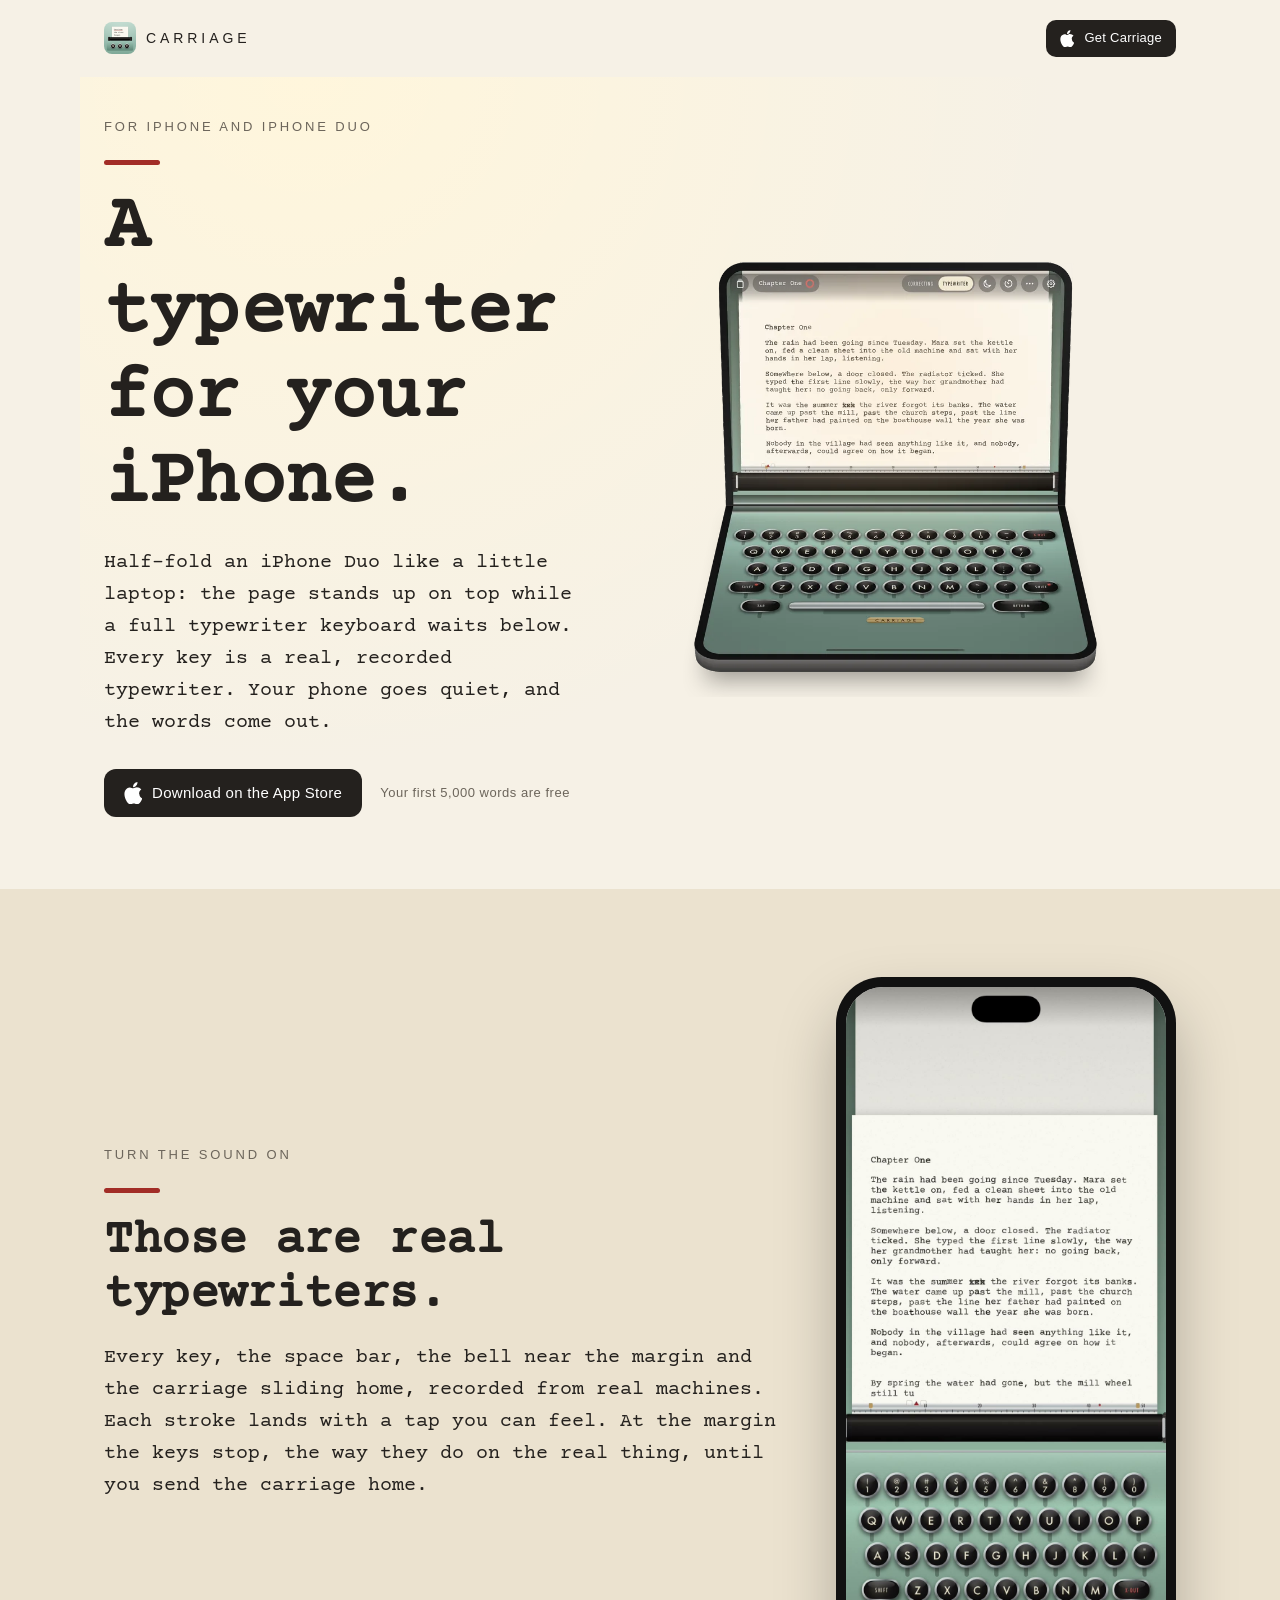
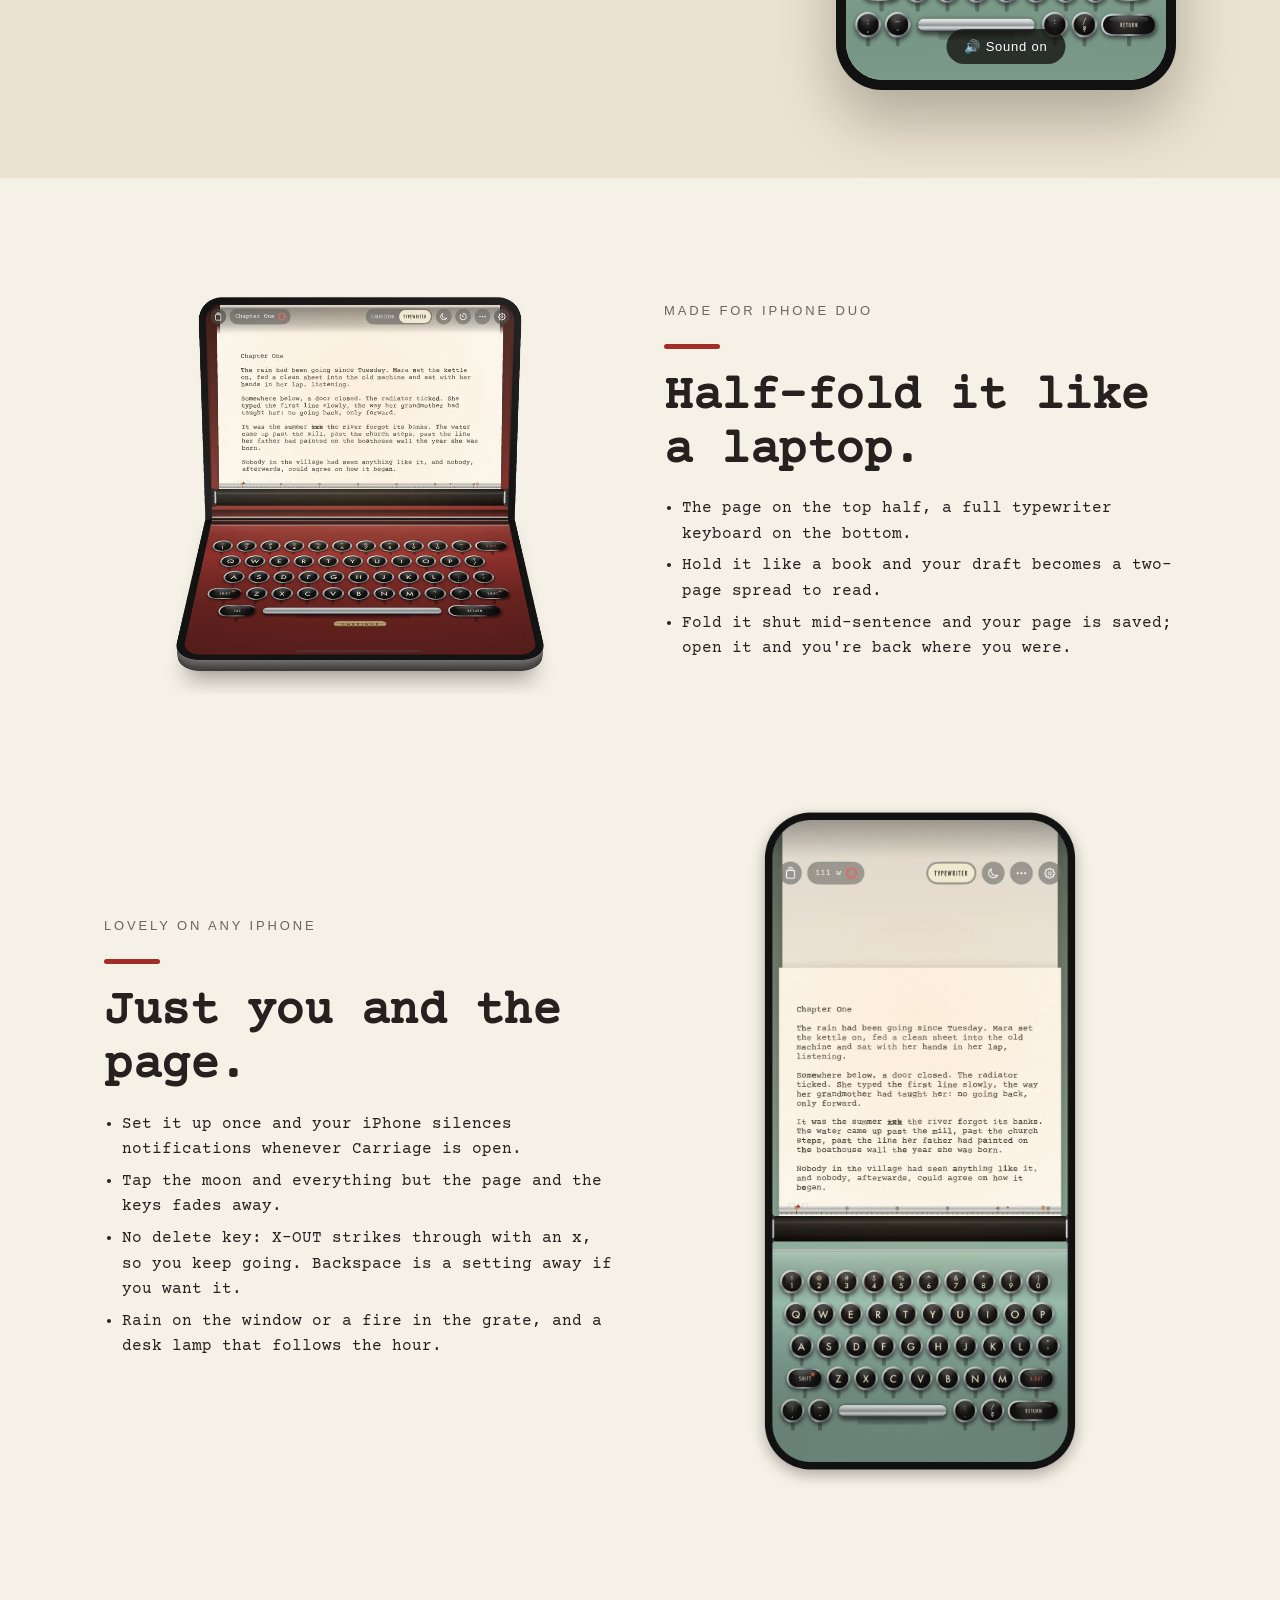
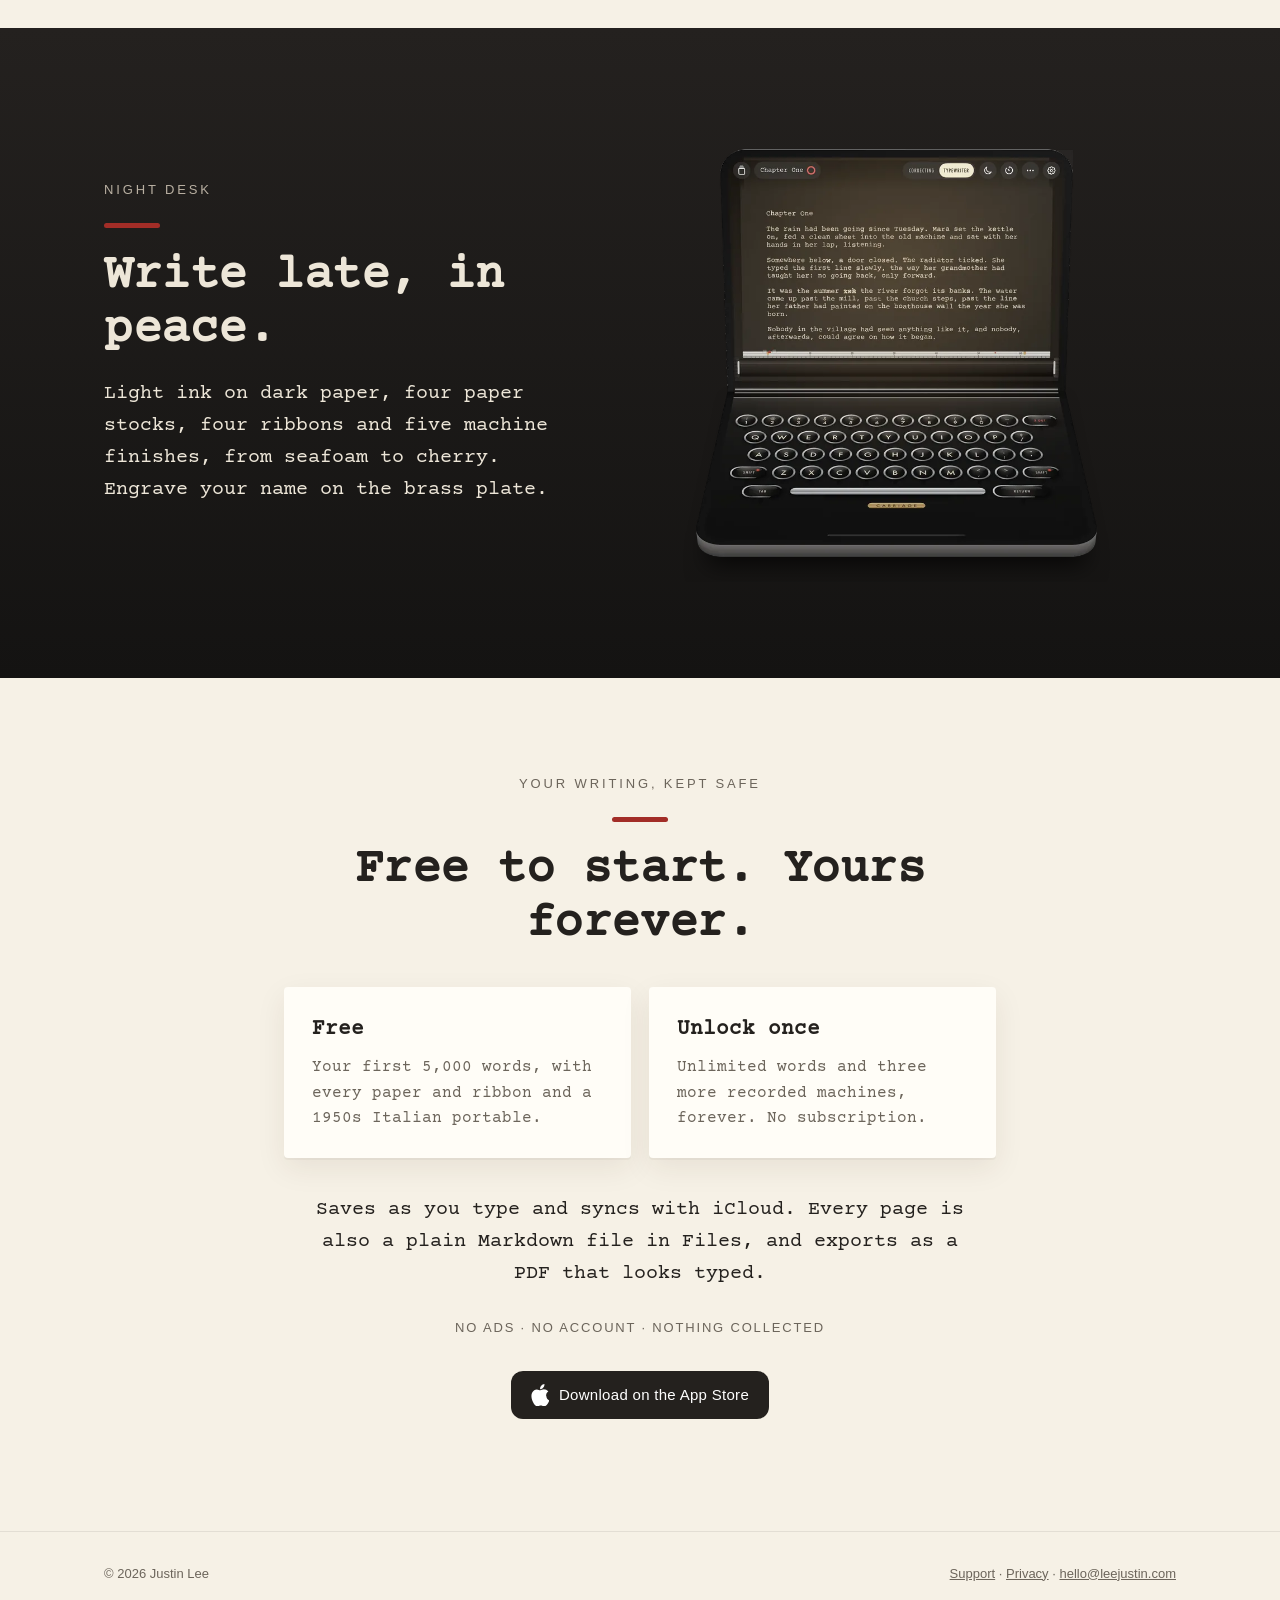
==== web/index.html @ 1f93d308 "Add the Carriage website, published on Cloudflare Pages A one-page site at carriage.pages.dev: the h" ====
<!doctype html>
<html lang="en">
<head>
<meta charset="utf-8">
<meta name="viewport" content="width=device-width, initial-scale=1">
<title>Carriage: a typewriter for your iPhone</title>
<meta name="description" content="Carriage turns your iPhone into a typewriter. Half-fold an iPhone Duo and the page stands up while a full typewriter keyboard waits below. Real recorded clacks, a bell at the margin, no delete key.">
<meta name="apple-itunes-app" content="app-id=6825005564">
<meta property="og:type" content="website">
<meta property="og:title" content="Carriage: a typewriter for your iPhone">
<meta property="og:description" content="Half-fold an iPhone Duo and the page stands up while a full typewriter waits below. Real recorded clacks, a bell at the margin, no delete key.">
<meta property="og:image" content="https://carriage.pages.dev/assets/og.jpg">
<meta property="og:url" content="https://carriage.pages.dev/">
<meta name="twitter:card" content="summary_large_image">
<link rel="icon" type="image/png" href="assets/icon-64.png">
<link rel="apple-touch-icon" href="assets/icon-180.png">
<style>
@font-face { font-family: "Courier Prime"; src: url("assets/CourierPrime-Regular.ttf") format("truetype"); font-display: swap; }
:root {
  --paper: #f6f1e6; --desk: #ebe2cf; --ink: #24211e; --soft: #6c655b; --ribbon: #a22d27;
  --night: #1b1917; --night-ink: #ede6d8;
  --type: "Courier Prime", "Courier New", Courier, monospace;
  --label: Futura, "Avenir Next", "Trebuchet MS", sans-serif;
}
* { box-sizing: border-box; }
html { -webkit-text-size-adjust: 100%; }
body { margin: 0; background: var(--paper); color: var(--ink); font-family: var(--type); line-height: 1.6; }
img, video { display: block; max-width: 100%; height: auto; }
a { color: var(--ribbon); }
.wrap { max-width: 1120px; margin: 0 auto; padding: 0 24px; }

.top { display: flex; align-items: center; justify-content: space-between; padding-block: 20px; }
.brand { display: flex; align-items: center; gap: 10px; font-family: var(--label); letter-spacing: .28em; font-size: 14px; text-decoration: none; color: var(--ink); }
.brand img { width: 32px; height: 32px; border-radius: 8px; }

.store { display: inline-flex; align-items: center; gap: 10px; background: var(--ink); color: #fff; text-decoration: none; border-radius: 12px; padding: 12px 20px; font-family: var(--label); font-size: 15px; letter-spacing: .02em; }
.store svg { width: 18px; height: 22px; fill: currentColor; }
.store.small { padding: 8px 14px; font-size: 13px; border-radius: 10px; }
.store.small svg { width: 14px; height: 17px; }

.label { font-family: var(--label); text-transform: uppercase; letter-spacing: .22em; font-size: 13px; color: var(--soft); }
.rule { width: 56px; height: 5px; border-radius: 3px; background: var(--ribbon); margin: 22px 0; }
h1, h2 { font-weight: 700; line-height: 1.12; margin: 0; letter-spacing: -.01em; }
h1 { font-size: clamp(40px, 6.4vw, 76px); }
h2 { font-size: clamp(30px, 4.2vw, 48px); }
p.lead { font-size: clamp(17px, 1.8vw, 20px); max-width: 34em; }

.hero { display: grid; grid-template-columns: 1fr 1.15fr; align-items: center; gap: 24px; padding-block: 40px 72px;
  background: radial-gradient(ellipse at 20% 0%, #fff6dc 0, transparent 60%); }
.hero .cta { display: flex; align-items: center; flex-wrap: wrap; gap: 14px 18px; margin-top: 30px; }
.hero .note { font-family: var(--label); font-size: 13px; color: var(--soft); letter-spacing: .04em; }

.listen { background: var(--desk); padding: 88px 0; }
.listen .wrap { display: grid; grid-template-columns: 1fr auto; gap: 56px; align-items: center; }
.phone { position: relative; width: min(340px, 78vw); border-radius: 46px; padding: 10px; background: #111; box-shadow: 0 30px 60px rgba(0,0,0,.25); }
.phone video { border-radius: 37px; width: 100%; aspect-ratio: 886 / 1920; background: #ddd; }
.sound { position: absolute; left: 50%; bottom: 26px; transform: translateX(-50%); border: 0; border-radius: 999px; padding: 10px 18px; font-family: var(--label); font-size: 13px; letter-spacing: .06em; color: #fff; background: rgba(20,18,16,.78); cursor: pointer; white-space: nowrap; }

.features { padding-block: 96px 40px; }
.feature { display: grid; grid-template-columns: 1fr 1fr; align-items: center; gap: 48px; margin-bottom: 88px; }
.feature.flip .art { order: 2; }
.feature ul { padding-left: 1.1em; margin: 18px 0 0; }
.feature li { margin: 6px 0; }

.night { background: linear-gradient(#24211f, #141312); color: var(--night-ink); padding: 96px 0; }
.night .wrap { display: grid; grid-template-columns: 1fr 1.2fr; gap: 48px; align-items: center; }
.night .label { color: #b9b0a2; }

.price { padding: 96px 0; text-align: center; }
.price .wrap { max-width: 760px; }
.price .rule { margin: 22px auto; }
.price .cards { display: grid; grid-template-columns: 1fr 1fr; gap: 18px; margin: 36px 0; text-align: left; }
.card { background: #fffdf7; border-radius: 4px; padding: 26px 28px; box-shadow: 0 2px 0 rgba(0,0,0,.04), 0 10px 30px rgba(60,40,10,.08); }
.card h3 { margin: 0 0 8px; font-size: 21px; }
.card p { margin: 0; color: var(--soft); }
.promises { font-family: var(--label); letter-spacing: .14em; font-size: 13px; text-transform: uppercase; color: var(--soft); }

footer { border-top: 1px solid rgba(0,0,0,.08); padding: 32px 0 48px; font-family: var(--label); font-size: 13px; color: var(--soft); }
footer .wrap { display: flex; flex-wrap: wrap; gap: 10px 24px; justify-content: space-between; }
footer a { color: var(--soft); }

@media (max-width: 820px) {
  .hero, .listen .wrap, .feature, .night .wrap, .price .cards { grid-template-columns: minmax(0, 1fr); }
  .hero { padding-top: 16px; }
  .feature .art, .feature.flip .art { order: -1; }
  .listen .wrap { justify-items: center; text-align: left; }
  .top .store span.long { display: none; }
}
</style>
</head>
<body>

<header class="wrap top">
  <a class="brand" href="./"><img src="assets/icon-64.png" alt="">CARRIAGE</a>
  <a class="store small" href="https://apps.apple.com/us/app/carriage-typewriter/id6825005564">
    <svg viewBox="0 0 17 20" aria-hidden="true"><path d="M14.2 10.6c0-2.6 2.1-3.8 2.2-3.9-1.2-1.8-3.1-2-3.7-2-1.6-.2-3.1.9-3.9.9-.8 0-2-.9-3.3-.9C3.8 4.8 2.2 5.8 1.3 7.4c-1.9 3.2-.5 8 1.3 10.6.9 1.3 1.9 2.7 3.3 2.6 1.3-.1 1.8-.8 3.4-.8s2 .8 3.4.8c1.4 0 2.3-1.3 3.2-2.6 1-1.5 1.4-2.9 1.4-3-.1 0-2.8-1.1-2.9-4.4zM11.6 3C12.3 2.1 12.8.9 12.7-.3c-1 .1-2.3.7-3 1.6-.7.8-1.3 2-1.1 3.2 1.1.1 2.3-.6 3-1.5z"/></svg>
    <span>Get <span class="long">Carriage</span></span>
  </a>
</header>

<main>
  <section class="wrap hero">
    <div>
      <div class="label">For iPhone and iPhone Duo</div>
      <div class="rule"></div>
      <h1>A typewriter for your iPhone.</h1>
      <p class="lead">Half-fold an iPhone Duo like a little laptop: the page stands up on top while a full typewriter keyboard waits below. Every key is a real, recorded typewriter. Your phone goes quiet, and the words come out.</p>
      <div class="cta">
        <a class="store" href="https://apps.apple.com/us/app/carriage-typewriter/id6825005564">
          <svg viewBox="0 0 17 20" aria-hidden="true"><path d="M14.2 10.6c0-2.6 2.1-3.8 2.2-3.9-1.2-1.8-3.1-2-3.7-2-1.6-.2-3.1.9-3.9.9-.8 0-2-.9-3.3-.9C3.8 4.8 2.2 5.8 1.3 7.4c-1.9 3.2-.5 8 1.3 10.6.9 1.3 1.9 2.7 3.3 2.6 1.3-.1 1.8-.8 3.4-.8s2 .8 3.4.8c1.4 0 2.3-1.3 3.2-2.6 1-1.5 1.4-2.9 1.4-3-.1 0-2.8-1.1-2.9-4.4zM11.6 3C12.3 2.1 12.8.9 12.7-.3c-1 .1-2.3.7-3 1.6-.7.8-1.3 2-1.1 3.2 1.1.1 2.3-.6 3-1.5z"/></svg>
          Download on the App Store
        </a>
        <span class="note">Your first 5,000 words are free</span>
      </div>
    </div>
    <img src="assets/laptop-seafoam-1600.webp" srcset="assets/laptop-seafoam-1000.webp 1000w, assets/laptop-seafoam-1600.webp 1600w" sizes="(max-width: 820px) 92vw, 600px" width="1600" height="1312" alt="An iPhone Duo half-folded like a laptop, showing a typed page on the top half and round typewriter keys on the bottom half.">
  </section>

  <section class="listen">
    <div class="wrap">
      <div>
        <div class="label">Turn the sound on</div>
        <div class="rule"></div>
        <h2>Those are real typewriters.</h2>
        <p class="lead">Every key, the space bar, the bell near the margin and the carriage sliding home, recorded from real machines. Each stroke lands with a tap you can feel. At the margin the keys stop, the way they do on the real thing, until you send the carriage home.</p>
      </div>
      <div class="phone">
        <video id="demo" src="assets/typing.mp4" poster="assets/typing-poster.jpg" autoplay muted loop playsinline preload="metadata" aria-label="Carriage typing a paragraph, ringing the bell and returning the carriage."></video>
        <button class="sound" id="sound" type="button">🔊 Sound on</button>
      </div>
    </div>
  </section>

  <section class="wrap features">
    <div class="feature">
      <div class="art"><img src="assets/laptop-cherry-1600.webp" srcset="assets/laptop-cherry-1000.webp 1000w, assets/laptop-cherry-1600.webp 1600w" sizes="(max-width: 820px) 92vw, 540px" width="1600" height="1312" loading="lazy" alt="The Duo half-folded with a cherry red typewriter keyboard."></div>
      <div>
        <div class="label">Made for iPhone Duo</div>
        <div class="rule"></div>
        <h2>Half-fold it like a laptop.</h2>
        <ul>
          <li>The page on the top half, a full typewriter keyboard on the bottom.</li>
          <li>Hold it like a book and your draft becomes a two-page spread to read.</li>
          <li>Fold it shut mid-sentence and your page is saved; open it and you're back where you were.</li>
        </ul>
      </div>
    </div>
    <div class="feature flip">
      <div class="art"><img src="assets/phone-1000.webp" srcset="assets/phone-1000.webp 1000w, assets/phone-1600.webp 1600w" sizes="(max-width: 820px) 70vw, 380px" width="1000" height="1889" loading="lazy" alt="Carriage on an iPhone: the page above and the typewriter keys below on one screen." style="width: min(380px, 100%); margin: 0 auto;"></div>
      <div>
        <div class="label">Lovely on any iPhone</div>
        <div class="rule"></div>
        <h2>Just you and the page.</h2>
        <ul>
          <li>Set it up once and your iPhone silences notifications whenever Carriage is open.</li>
          <li>Tap the moon and everything but the page and the keys fades away.</li>
          <li>No delete key: X-OUT strikes through with an x, so you keep going. Backspace is a setting away if you want it.</li>
          <li>Rain on the window or a fire in the grate, and a desk lamp that follows the hour.</li>
        </ul>
      </div>
    </div>
  </section>

  <section class="night">
    <div class="wrap">
      <div>
        <div class="label">Night desk</div>
        <div class="rule"></div>
        <h2>Write late, in peace.</h2>
        <p class="lead">Light ink on dark paper, four paper stocks, four ribbons and five machine finishes, from seafoam to cherry. Engrave your name on the brass plate.</p>
      </div>
      <img src="assets/laptop-night-1600.webp" srcset="assets/laptop-night-1000.webp 1000w, assets/laptop-night-1600.webp 1600w" sizes="(max-width: 820px) 92vw, 600px" width="1600" height="1312" loading="lazy" alt="The Duo half-folded at night, with light ink on dark paper and black keys.">
    </div>
  </section>

  <section class="price">
    <div class="wrap">
      <div class="label">Your writing, kept safe</div>
      <div class="rule"></div>
      <h2>Free to start. Yours forever.</h2>
      <div class="cards">
        <div class="card"><h3>Free</h3><p>Your first 5,000 words, with every paper and ribbon and a 1950s Italian portable.</p></div>
        <div class="card"><h3>Unlock once</h3><p>Unlimited words and three more recorded machines, forever. No subscription.</p></div>
      </div>
      <p class="lead" style="margin: 0 auto 28px;">Saves as you type and syncs with iCloud. Every page is also a plain Markdown file in Files, and exports as a PDF that looks typed.</p>
      <p class="promises">No ads · No account · Nothing collected</p>
      <p style="margin-top: 32px;"><a class="store" href="https://apps.apple.com/us/app/carriage-typewriter/id6825005564">
        <svg viewBox="0 0 17 20" aria-hidden="true"><path d="M14.2 10.6c0-2.6 2.1-3.8 2.2-3.9-1.2-1.8-3.1-2-3.7-2-1.6-.2-3.1.9-3.9.9-.8 0-2-.9-3.3-.9C3.8 4.8 2.2 5.8 1.3 7.4c-1.9 3.2-.5 8 1.3 10.6.9 1.3 1.9 2.7 3.3 2.6 1.3-.1 1.8-.8 3.4-.8s2 .8 3.4.8c1.4 0 2.3-1.3 3.2-2.6 1-1.5 1.4-2.9 1.4-3-.1 0-2.8-1.1-2.9-4.4zM11.6 3C12.3 2.1 12.8.9 12.7-.3c-1 .1-2.3.7-3 1.6-.7.8-1.3 2-1.1 3.2 1.1.1 2.3-.6 3-1.5z"/></svg>
        Download on the App Store
      </a></p>
    </div>
  </section>
</main>

<footer>
  <div class="wrap">
    <span>© 2026 Justin Lee</span>
    <span><a href="support.html">Support</a> · <a href="privacy.html">Privacy</a> · <a href="mailto:hello@leejustin.com">hello@leejustin.com</a></span>
  </div>
</footer>

<script>
  const video = document.getElementById("demo");
  const button = document.getElementById("sound");
  button.addEventListener("click", () => {
    video.muted = !video.muted;
    if (!video.muted) { video.currentTime = 0; video.play(); }
    button.textContent = video.muted ? "🔊 Sound on" : "🔇 Sound off";
  });
</script>
</body>
</html>
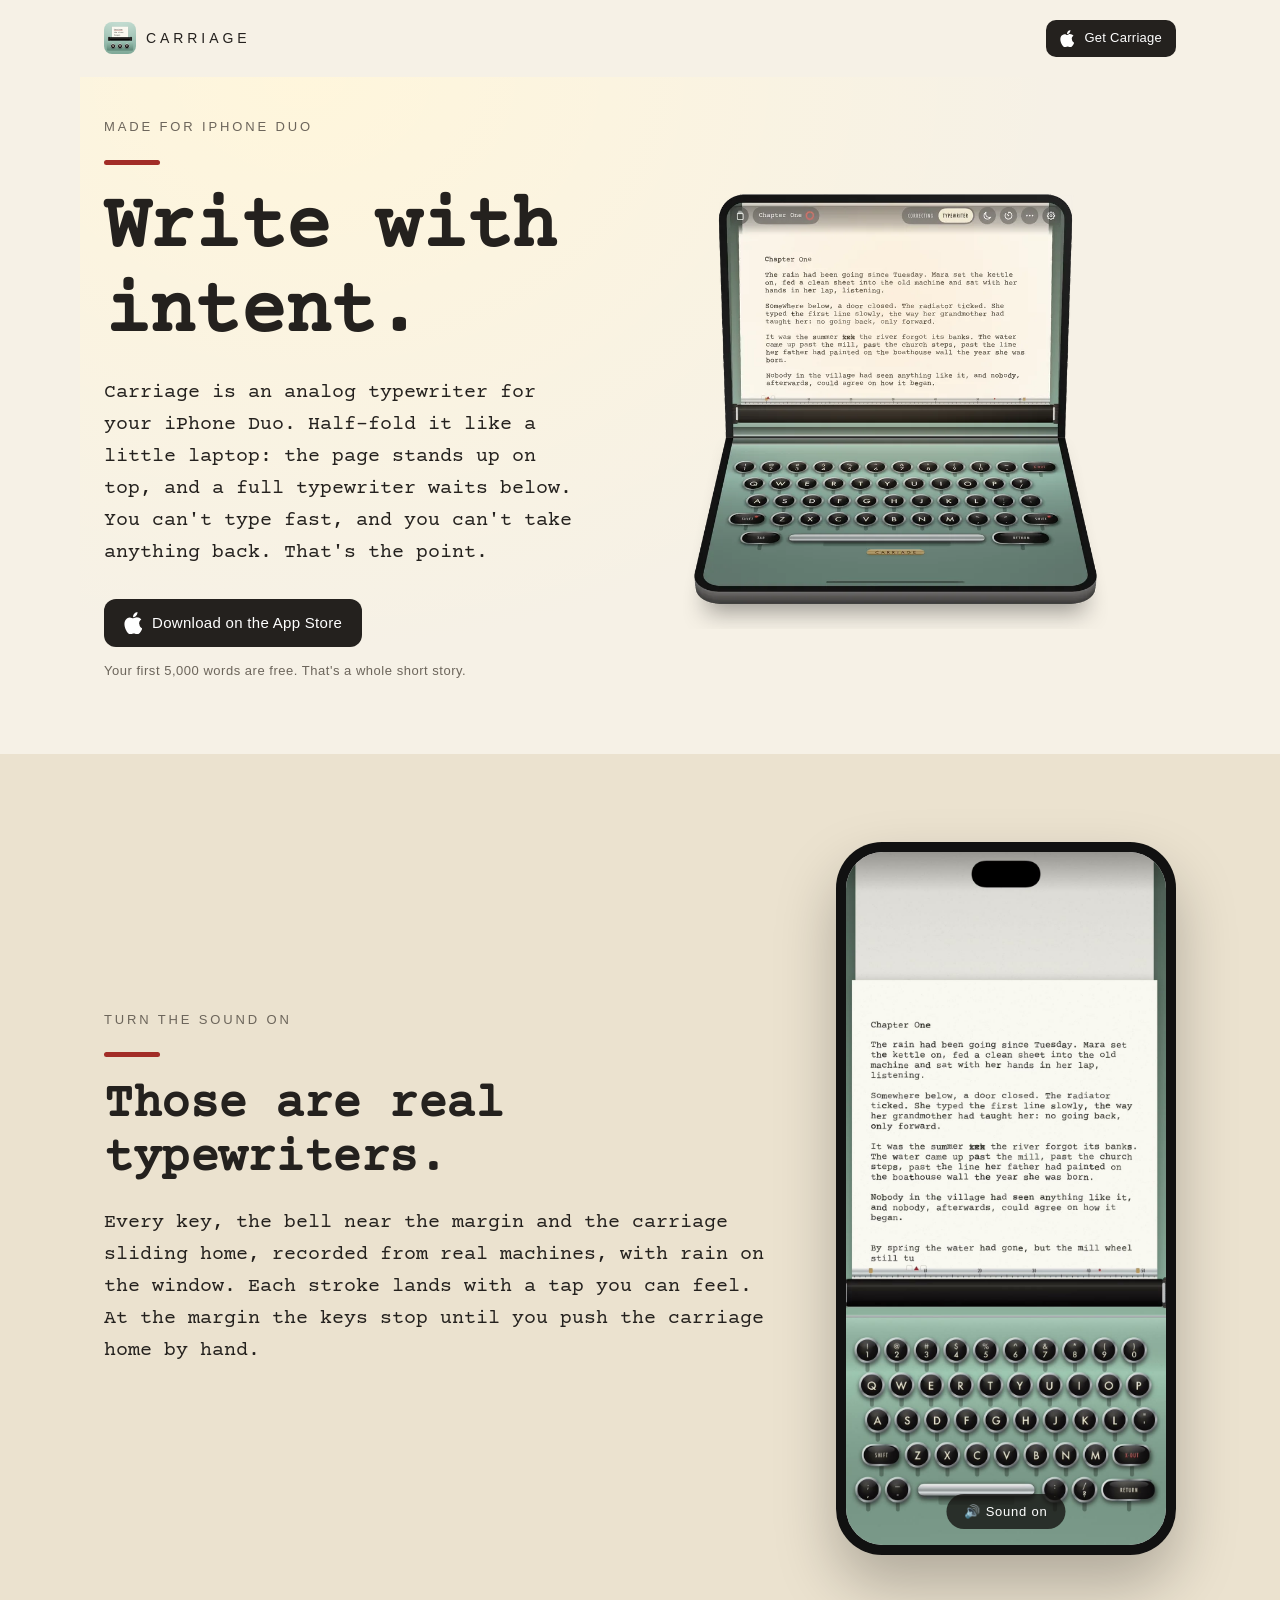
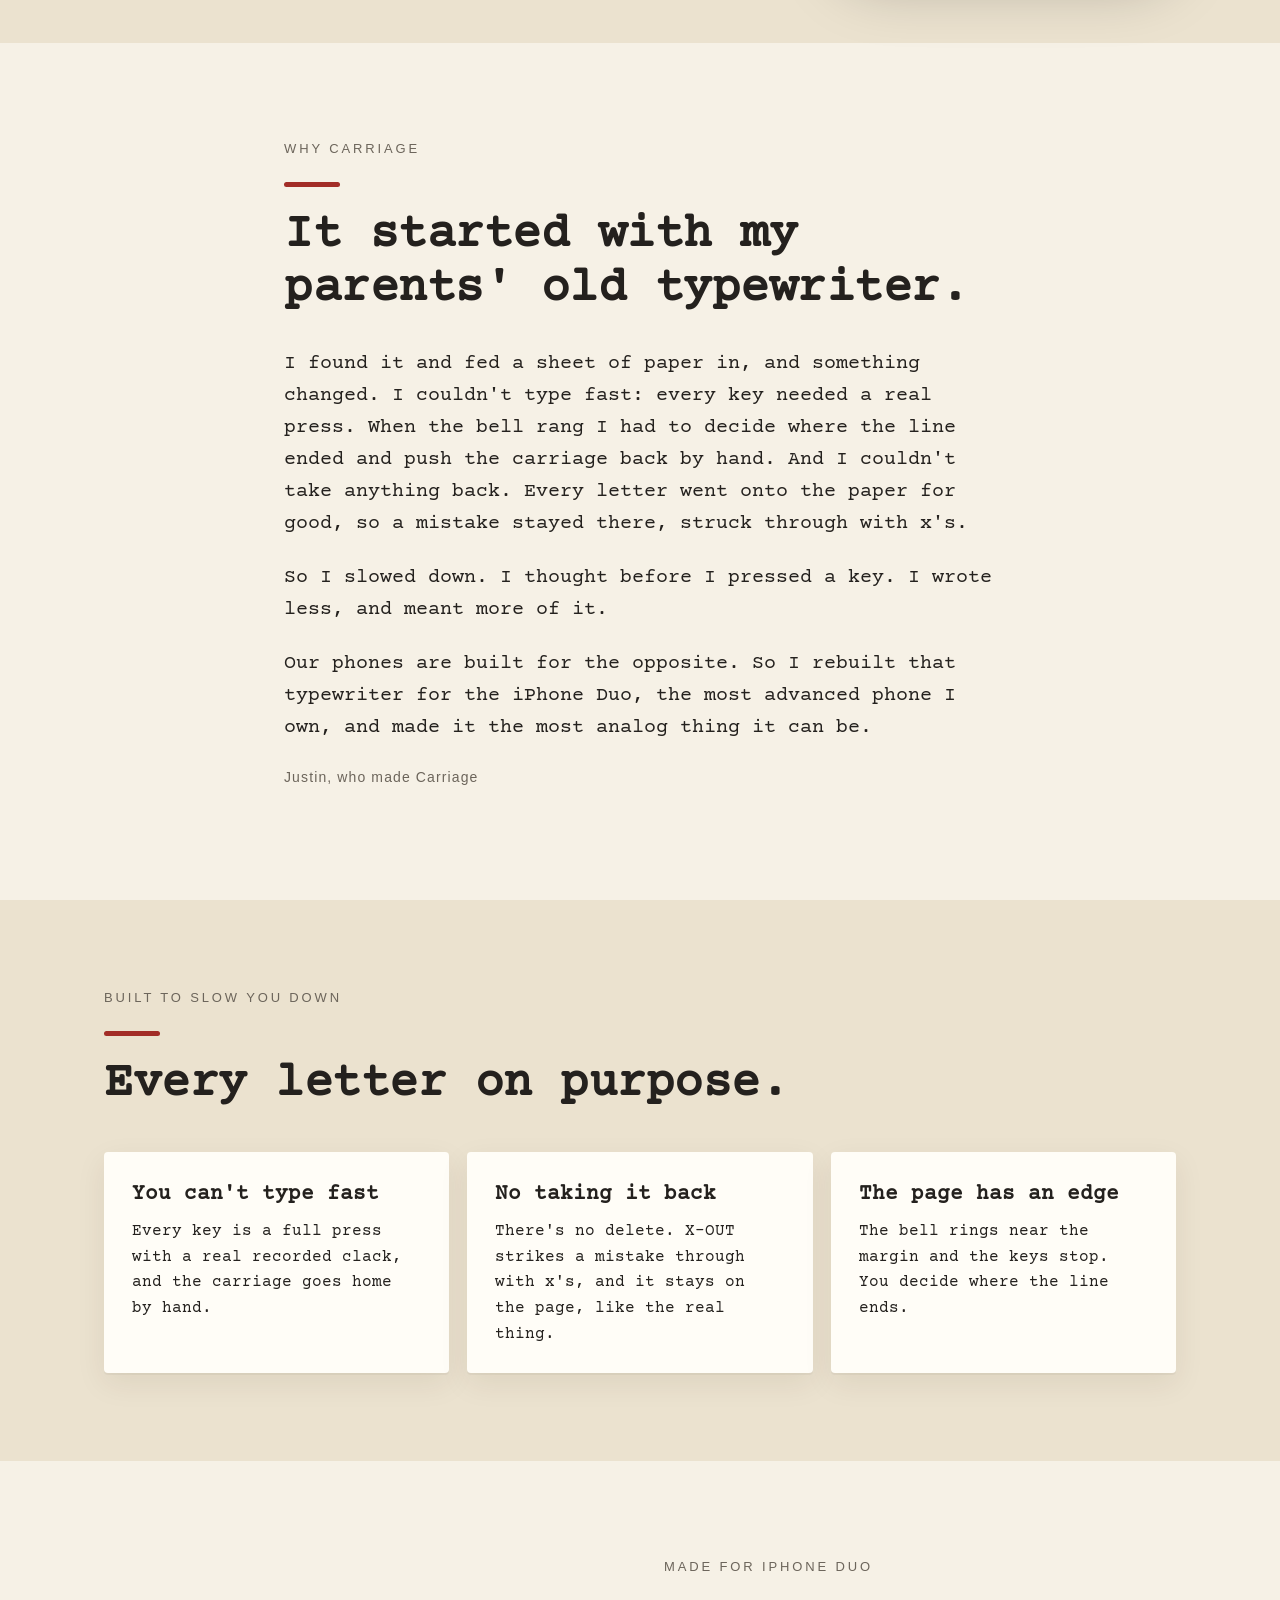
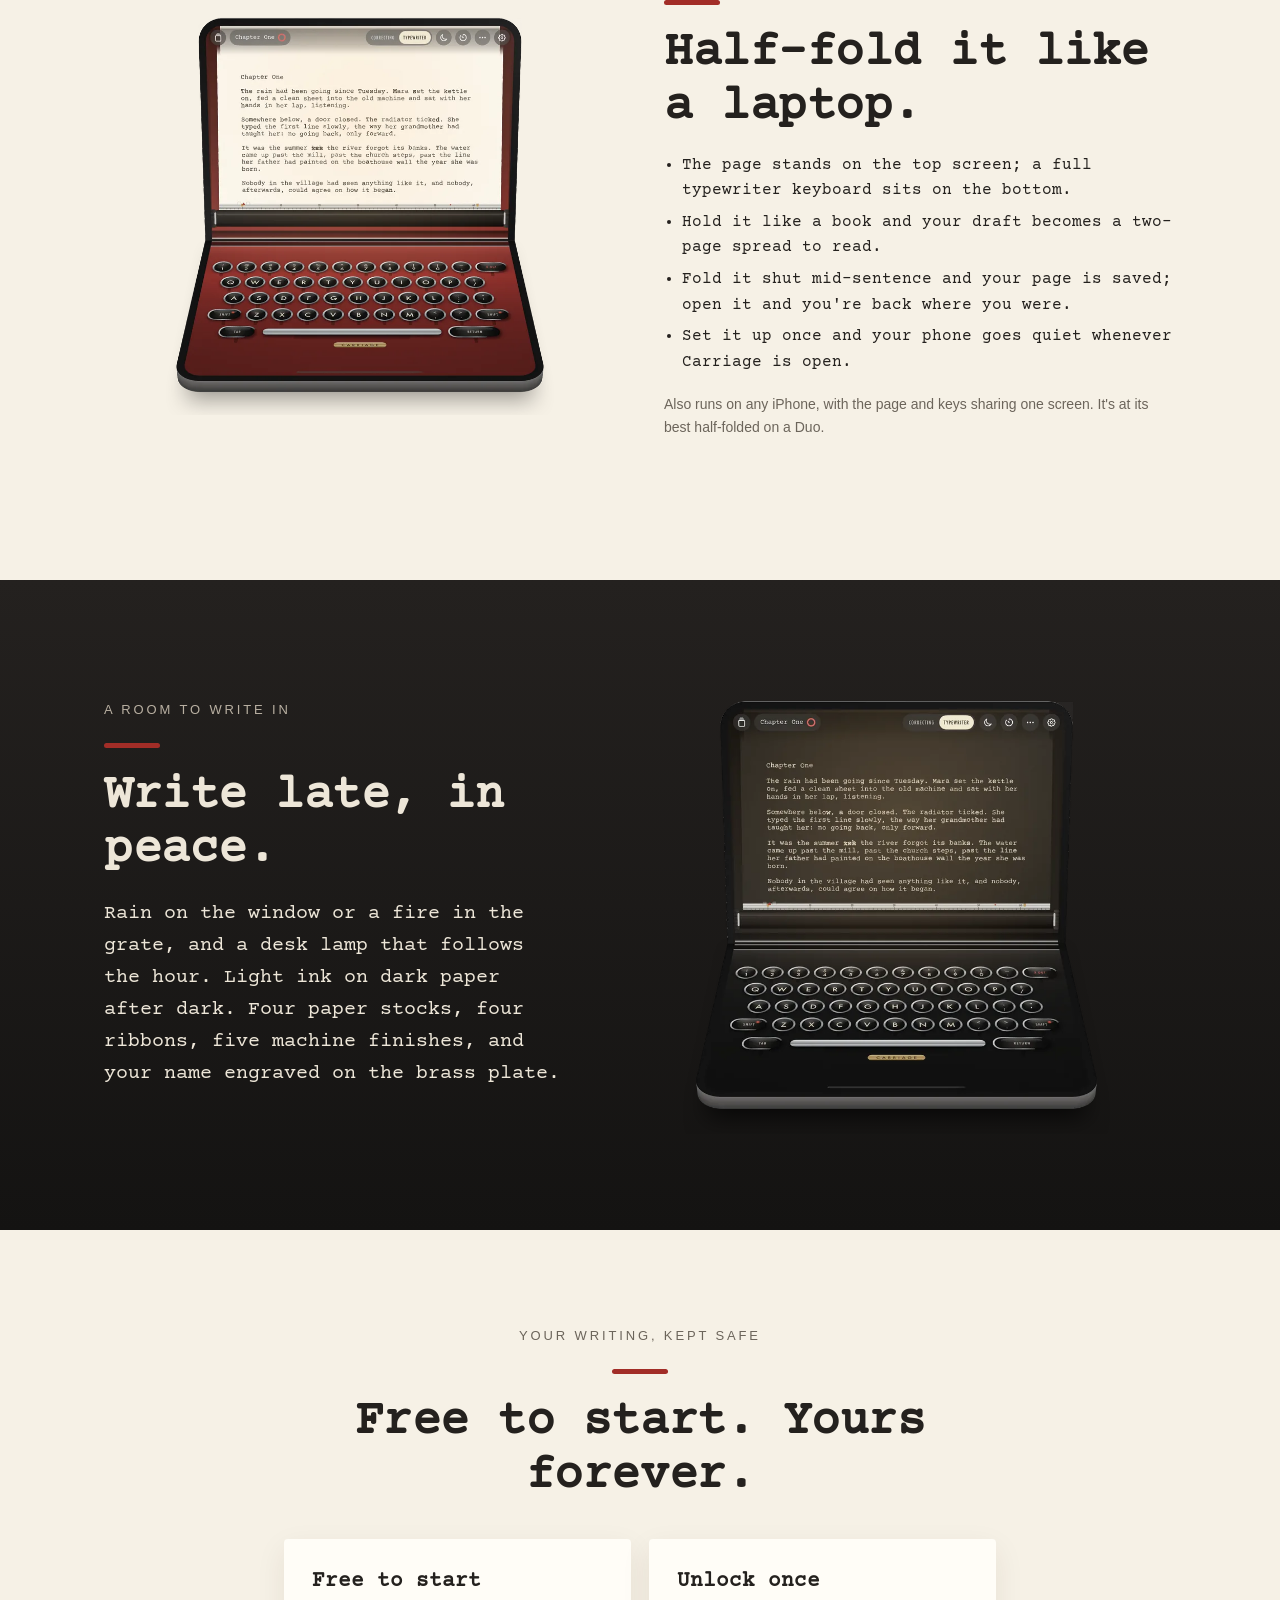
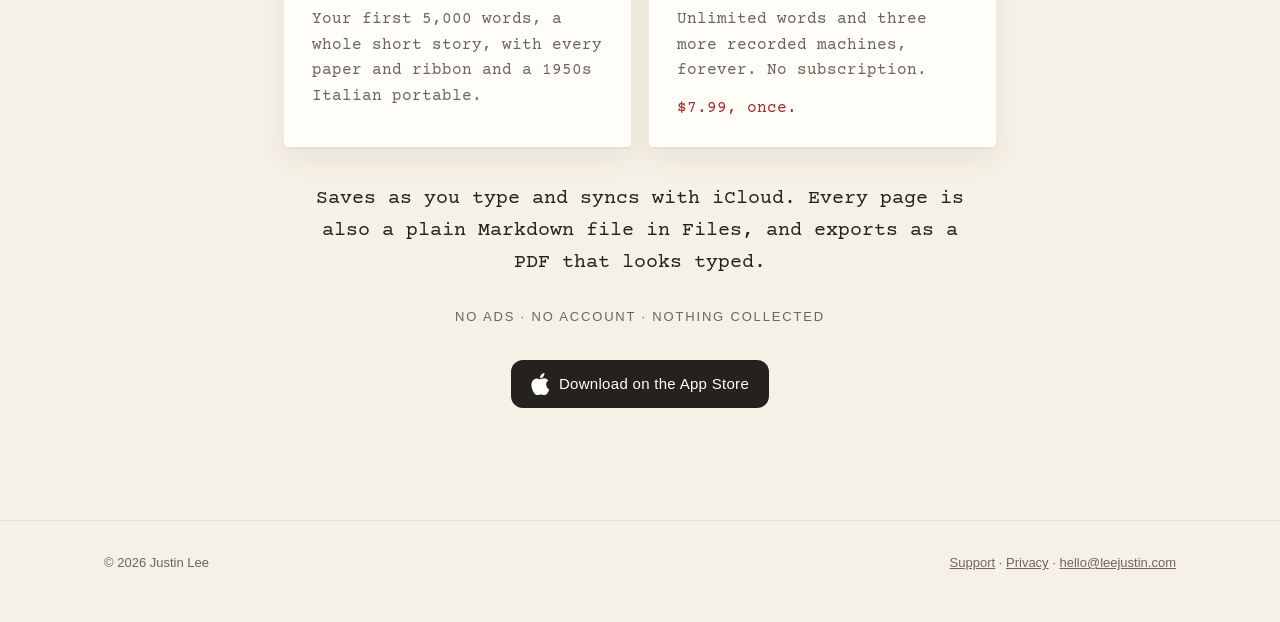
==== commit 57e075ae: "Draft the story and a Duo-first website around it docs/BRAND.md frames Carriage as an analog typewri" ====
--- a/web/index.html
+++ b/web/index.html
@@ -3,12 +3,12 @@
 <head>
 <meta charset="utf-8">
 <meta name="viewport" content="width=device-width, initial-scale=1">
-<title>Carriage: a typewriter for your iPhone</title>
-<meta name="description" content="Carriage turns your iPhone into a typewriter. Half-fold an iPhone Duo and the page stands up while a full typewriter keyboard waits below. Real recorded clacks, a bell at the margin, no delete key.">
+<title>Carriage: an analog typewriter for iPhone Duo</title>
+<meta name="description" content="Carriage is an analog typewriter for your iPhone Duo. Half-fold it and the page stands up while a full typewriter waits below. You can't type fast, and you can't take anything back. Write with intent.">
 <meta name="apple-itunes-app" content="app-id=6825005564">
 <meta property="og:type" content="website">
-<meta property="og:title" content="Carriage: a typewriter for your iPhone">
-<meta property="og:description" content="Half-fold an iPhone Duo and the page stands up while a full typewriter waits below. Real recorded clacks, a bell at the margin, no delete key.">
+<meta property="og:title" content="Carriage: write with intent">
+<meta property="og:description" content="An analog typewriter for your iPhone Duo. Real recorded clacks, a bell at the margin, and no delete key.">
 <meta property="og:image" content="https://carriage.pages.dev/assets/og.jpg">
 <meta property="og:url" content="https://carriage.pages.dev/">
 <meta name="twitter:card" content="summary_large_image">
@@ -62,6 +62,14 @@
 .feature ul { padding-left: 1.1em; margin: 18px 0 0; }
 .feature li { margin: 6px 0; }
 
+.story { padding-block: 96px; }
+.story .wrap { max-width: 760px; }
+.story p { font-size: clamp(17px, 1.8vw, 20px); margin: 0 0 1.1em; }
+.story .sign { font-family: var(--label); font-size: 14px; letter-spacing: .08em; color: var(--soft); }
+.slow { background: var(--desk); padding-block: 88px; }
+.slow .cards { display: grid; grid-template-columns: repeat(3, minmax(0, 1fr)); gap: 18px; margin-top: 40px; }
+.slow .card p { color: var(--ink); }
+.also { font-family: var(--label); font-size: 14px; color: var(--soft); margin-top: 18px; }
 .night { background: linear-gradient(#24211f, #141312); color: var(--night-ink); padding: 96px 0; }
 .night .wrap { display: grid; grid-template-columns: 1fr 1.2fr; gap: 48px; align-items: center; }
 .night .label { color: #b9b0a2; }
@@ -80,7 +88,7 @@
 footer a { color: var(--soft); }
 
 @media (max-width: 820px) {
-  .hero, .listen .wrap, .feature, .night .wrap, .price .cards { grid-template-columns: minmax(0, 1fr); }
+  .hero, .listen .wrap, .feature, .night .wrap, .price .cards, .slow .cards { grid-template-columns: minmax(0, 1fr); }
   .hero { padding-top: 16px; }
   .feature .art, .feature.flip .art { order: -1; }
   .listen .wrap { justify-items: center; text-align: left; }
@@ -101,16 +109,16 @@
 <main>
   <section class="wrap hero">
     <div>
-      <div class="label">For iPhone and iPhone Duo</div>
-      <div class="rule"></div>
-      <h1>A typewriter for your iPhone.</h1>
-      <p class="lead">Half-fold an iPhone Duo like a little laptop: the page stands up on top while a full typewriter keyboard waits below. Every key is a real, recorded typewriter. Your phone goes quiet, and the words come out.</p>
+      <div class="label">Made for iPhone Duo</div>
+      <div class="rule"></div>
+      <h1>Write with intent.</h1>
+      <p class="lead">Carriage is an analog typewriter for your iPhone Duo. Half-fold it like a little laptop: the page stands up on top, and a full typewriter waits below. You can't type fast, and you can't take anything back. That's the point.</p>
       <div class="cta">
         <a class="store" href="https://apps.apple.com/us/app/carriage-typewriter/id6825005564">
           <svg viewBox="0 0 17 20" aria-hidden="true"><path d="M14.2 10.6c0-2.6 2.1-3.8 2.2-3.9-1.2-1.8-3.1-2-3.7-2-1.6-.2-3.1.9-3.9.9-.8 0-2-.9-3.3-.9C3.8 4.8 2.2 5.8 1.3 7.4c-1.9 3.2-.5 8 1.3 10.6.9 1.3 1.9 2.7 3.3 2.6 1.3-.1 1.8-.8 3.4-.8s2 .8 3.4.8c1.4 0 2.3-1.3 3.2-2.6 1-1.5 1.4-2.9 1.4-3-.1 0-2.8-1.1-2.9-4.4zM11.6 3C12.3 2.1 12.8.9 12.7-.3c-1 .1-2.3.7-3 1.6-.7.8-1.3 2-1.1 3.2 1.1.1 2.3-.6 3-1.5z"/></svg>
           Download on the App Store
         </a>
-        <span class="note">Your first 5,000 words are free</span>
+        <span class="note">Your first 5,000 words are free. That's a whole short story.</span>
       </div>
     </div>
     <img src="assets/laptop-seafoam-1600.webp" srcset="assets/laptop-seafoam-1000.webp 1000w, assets/laptop-seafoam-1600.webp 1600w" sizes="(max-width: 820px) 92vw, 600px" width="1600" height="1312" alt="An iPhone Duo half-folded like a laptop, showing a typed page on the top half and round typewriter keys on the bottom half.">
@@ -122,11 +130,36 @@
         <div class="label">Turn the sound on</div>
         <div class="rule"></div>
         <h2>Those are real typewriters.</h2>
-        <p class="lead">Every key, the space bar, the bell near the margin and the carriage sliding home, recorded from real machines. Each stroke lands with a tap you can feel. At the margin the keys stop, the way they do on the real thing, until you send the carriage home.</p>
+        <p class="lead">Every key, the bell near the margin and the carriage sliding home, recorded from real machines, with rain on the window. Each stroke lands with a tap you can feel. At the margin the keys stop until you push the carriage home by hand.</p>
       </div>
       <div class="phone">
         <video id="demo" src="assets/typing.mp4" poster="assets/typing-poster.jpg" autoplay muted loop playsinline preload="metadata" aria-label="Carriage typing a paragraph, ringing the bell and returning the carriage."></video>
         <button class="sound" id="sound" type="button">🔊 Sound on</button>
+      </div>
+    </div>
+  </section>
+
+  <section class="story">
+    <div class="wrap">
+      <div class="label">Why Carriage</div>
+      <div class="rule"></div>
+      <h2>It started with my parents' old typewriter.</h2>
+      <p style="margin-top: 32px;">I found it and fed a sheet of paper in, and something changed. I couldn't type fast: every key needed a real press. When the bell rang I had to decide where the line ended and push the carriage back by hand. And I couldn't take anything back. Every letter went onto the paper for good, so a mistake stayed there, struck through with x's.</p>
+      <p>So I slowed down. I thought before I pressed a key. I wrote less, and meant more of it.</p>
+      <p>Our phones are built for the opposite. So I rebuilt that typewriter for the iPhone Duo, the most advanced phone I own, and made it the most analog thing it can be.</p>
+      <p class="sign">Justin, who made Carriage</p>
+    </div>
+  </section>
+
+  <section class="slow">
+    <div class="wrap">
+      <div class="label">Built to slow you down</div>
+      <div class="rule"></div>
+      <h2>Every letter on purpose.</h2>
+      <div class="cards">
+        <div class="card"><h3>You can't type fast</h3><p>Every key is a full press with a real recorded clack, and the carriage goes home by hand.</p></div>
+        <div class="card"><h3>No taking it back</h3><p>There's no delete. X-OUT strikes a mistake through with x's, and it stays on the page, like the real thing.</p></div>
+        <div class="card"><h3>The page has an edge</h3><p>The bell rings near the margin and the keys stop. You decide where the line ends.</p></div>
       </div>
     </div>
   </section>
@@ -139,35 +172,23 @@
         <div class="rule"></div>
         <h2>Half-fold it like a laptop.</h2>
         <ul>
-          <li>The page on the top half, a full typewriter keyboard on the bottom.</li>
+          <li>The page stands on the top screen; a full typewriter keyboard sits on the bottom.</li>
           <li>Hold it like a book and your draft becomes a two-page spread to read.</li>
           <li>Fold it shut mid-sentence and your page is saved; open it and you're back where you were.</li>
+          <li>Set it up once and your phone goes quiet whenever Carriage is open.</li>
         </ul>
-      </div>
-    </div>
-    <div class="feature flip">
-      <div class="art"><img src="assets/phone-1000.webp" srcset="assets/phone-1000.webp 1000w, assets/phone-1600.webp 1600w" sizes="(max-width: 820px) 70vw, 380px" width="1000" height="1889" loading="lazy" alt="Carriage on an iPhone: the page above and the typewriter keys below on one screen." style="width: min(380px, 100%); margin: 0 auto;"></div>
+        <p class="also">Also runs on any iPhone, with the page and keys sharing one screen. It's at its best half-folded on a Duo.</p>
+      </div>
+    </div>
+  </section>
+
+  <section class="night">
+    <div class="wrap">
       <div>
-        <div class="label">Lovely on any iPhone</div>
-        <div class="rule"></div>
-        <h2>Just you and the page.</h2>
-        <ul>
-          <li>Set it up once and your iPhone silences notifications whenever Carriage is open.</li>
-          <li>Tap the moon and everything but the page and the keys fades away.</li>
-          <li>No delete key: X-OUT strikes through with an x, so you keep going. Backspace is a setting away if you want it.</li>
-          <li>Rain on the window or a fire in the grate, and a desk lamp that follows the hour.</li>
-        </ul>
-      </div>
-    </div>
-  </section>
-
-  <section class="night">
-    <div class="wrap">
-      <div>
-        <div class="label">Night desk</div>
+        <div class="label">A room to write in</div>
         <div class="rule"></div>
         <h2>Write late, in peace.</h2>
-        <p class="lead">Light ink on dark paper, four paper stocks, four ribbons and five machine finishes, from seafoam to cherry. Engrave your name on the brass plate.</p>
+        <p class="lead">Rain on the window or a fire in the grate, and a desk lamp that follows the hour. Light ink on dark paper after dark. Four paper stocks, four ribbons, five machine finishes, and your name engraved on the brass plate.</p>
       </div>
       <img src="assets/laptop-night-1600.webp" srcset="assets/laptop-night-1000.webp 1000w, assets/laptop-night-1600.webp 1600w" sizes="(max-width: 820px) 92vw, 600px" width="1600" height="1312" loading="lazy" alt="The Duo half-folded at night, with light ink on dark paper and black keys.">
     </div>
@@ -179,8 +200,8 @@
       <div class="rule"></div>
       <h2>Free to start. Yours forever.</h2>
       <div class="cards">
-        <div class="card"><h3>Free</h3><p>Your first 5,000 words, with every paper and ribbon and a 1950s Italian portable.</p></div>
-        <div class="card"><h3>Unlock once</h3><p>Unlimited words and three more recorded machines, forever. No subscription.</p></div>
+        <div class="card"><h3>Free to start</h3><p>Your first 5,000 words, a whole short story, with every paper and ribbon and a 1950s Italian portable.</p></div>
+        <div class="card"><h3>Unlock once</h3><p>Unlimited words and three more recorded machines, forever. No subscription.</p><p class="price-line" id="price" style="margin-top: 12px; color: var(--ribbon);">$4.99 launch price, until October 30. Then $7.99.</p></div>
       </div>
       <p class="lead" style="margin: 0 auto 28px;">Saves as you type and syncs with iCloud. Every page is also a plain Markdown file in Files, and exports as a PDF that looks typed.</p>
       <p class="promises">No ads · No account · Nothing collected</p>
@@ -200,6 +221,10 @@
 </footer>
 
 <script>
+  // The launch price ends at midnight Pacific on October 30, 2026; after that the page shows the regular price.
+  if (Date.now() >= Date.parse("2026-10-30T07:00:00Z")) {
+    document.getElementById("price").textContent = "$7.99, once.";
+  }
   const video = document.getElementById("demo");
   const button = document.getElementById("sound");
   button.addEventListener("click", () => {
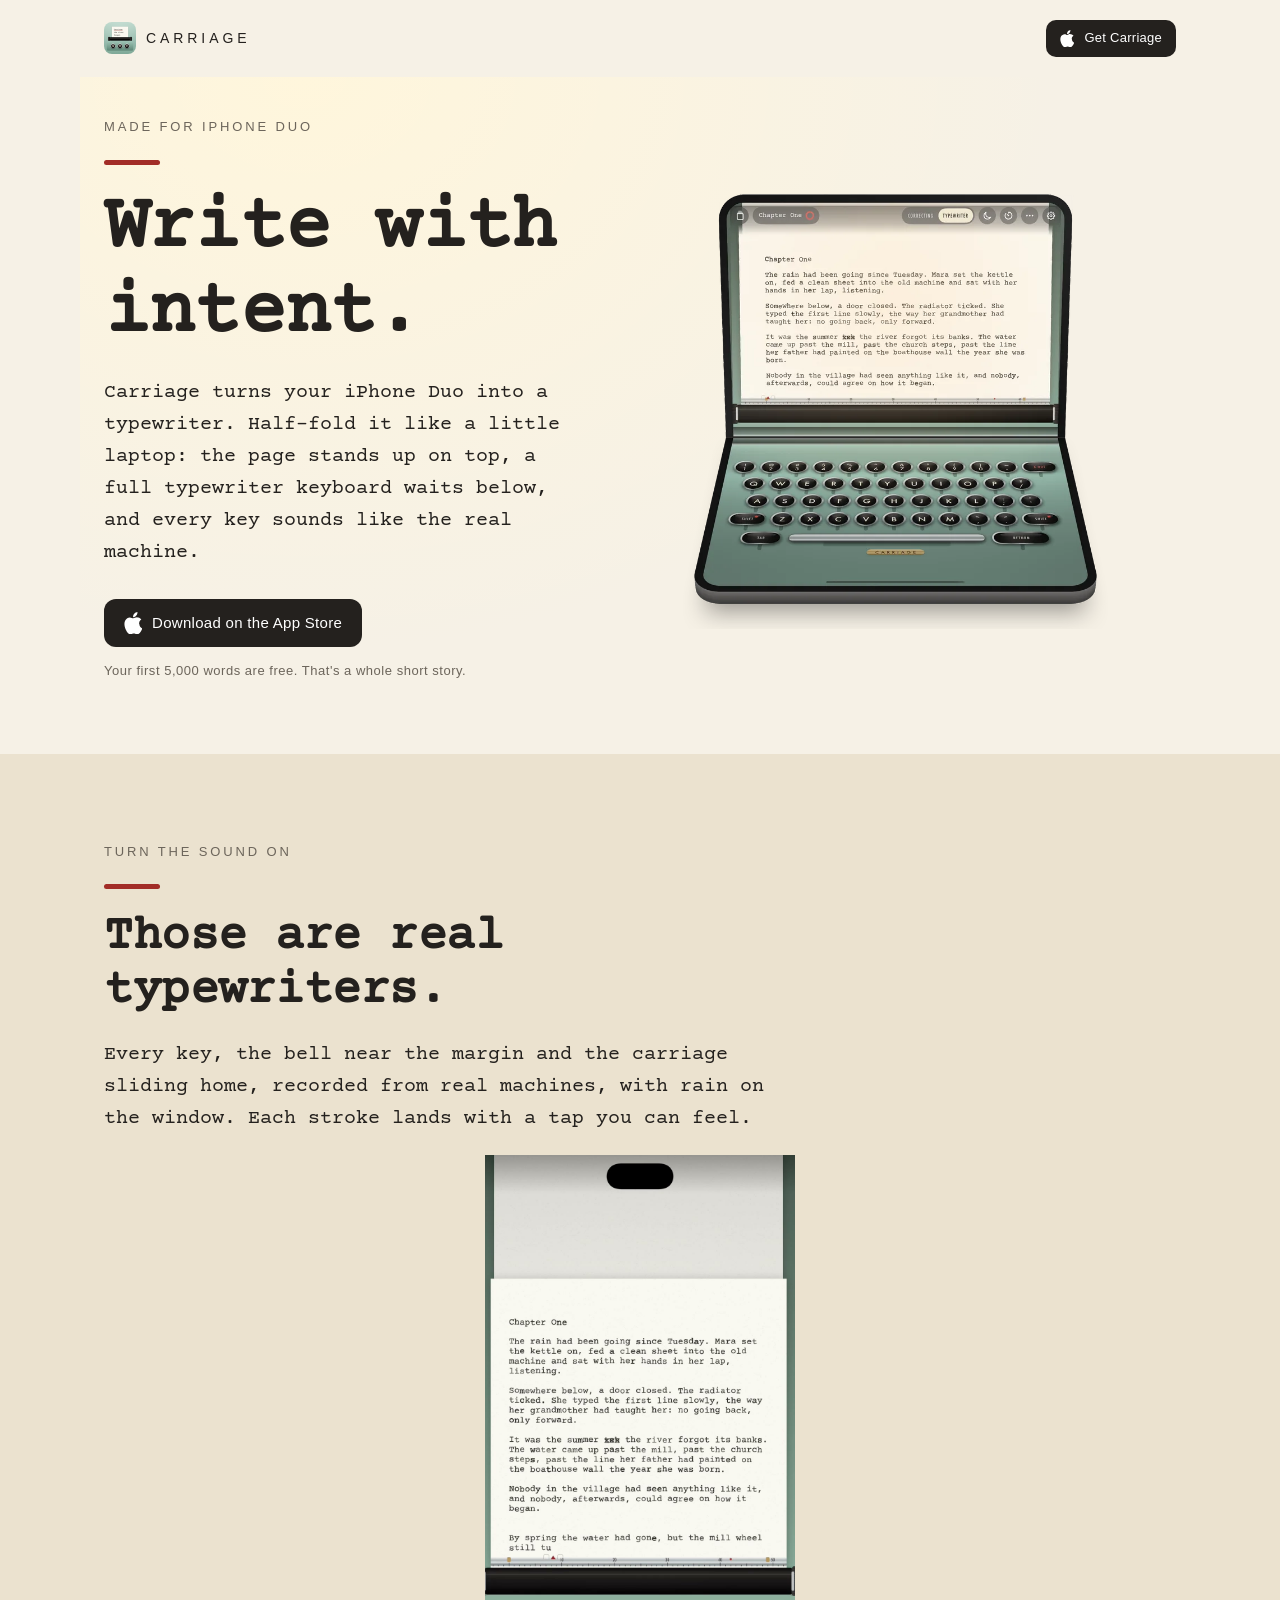
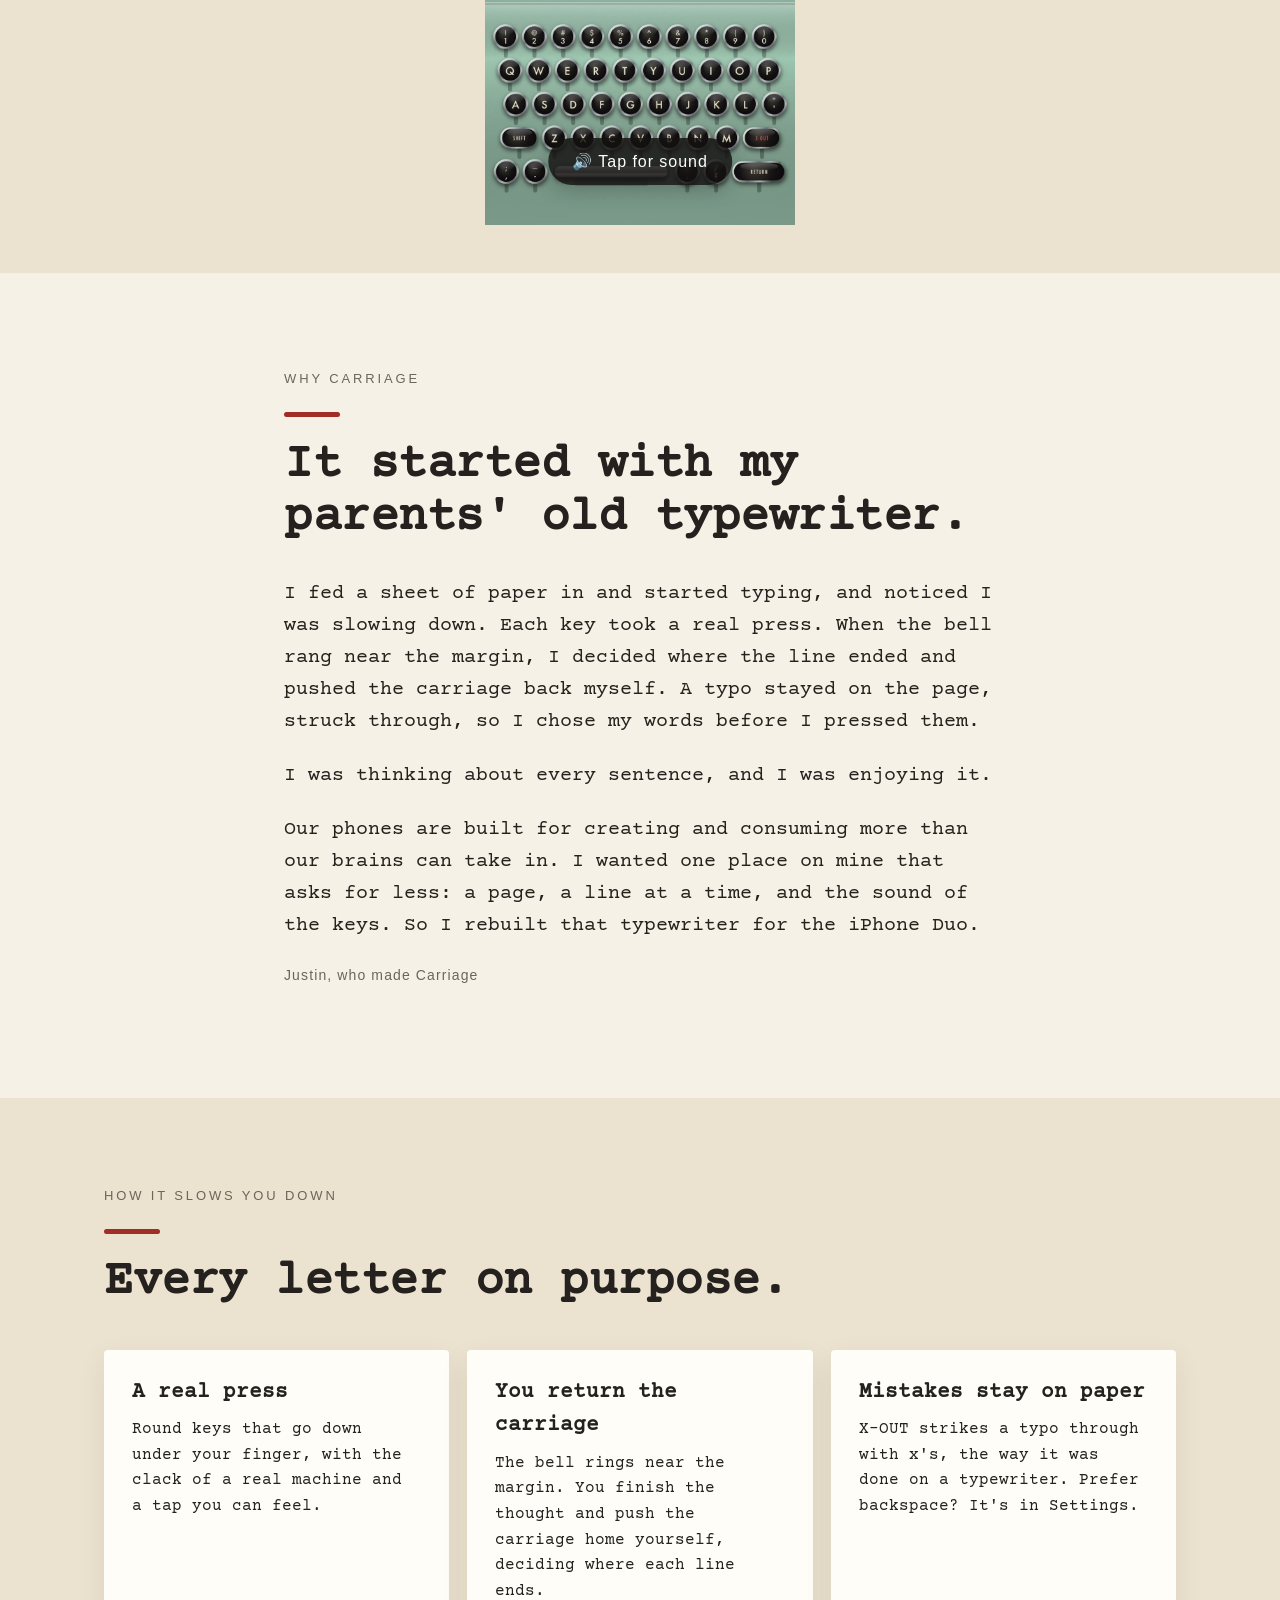
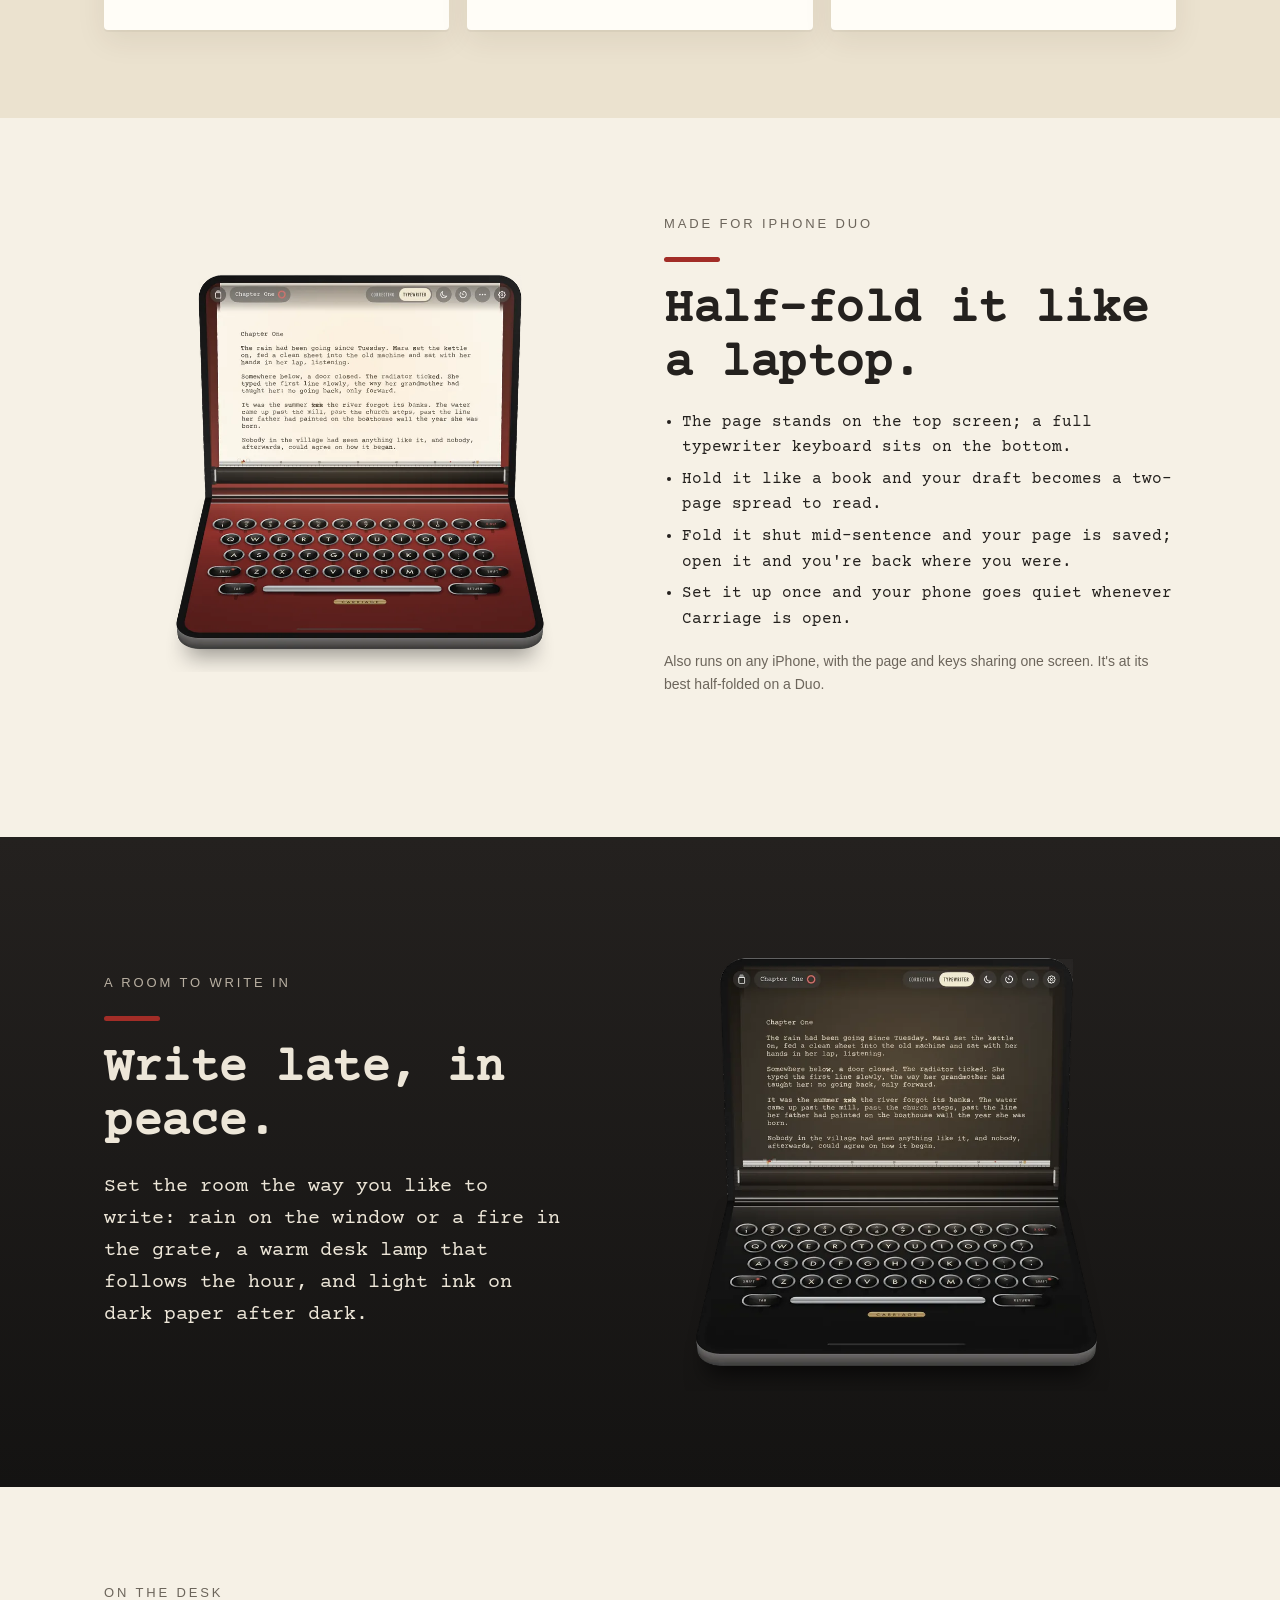
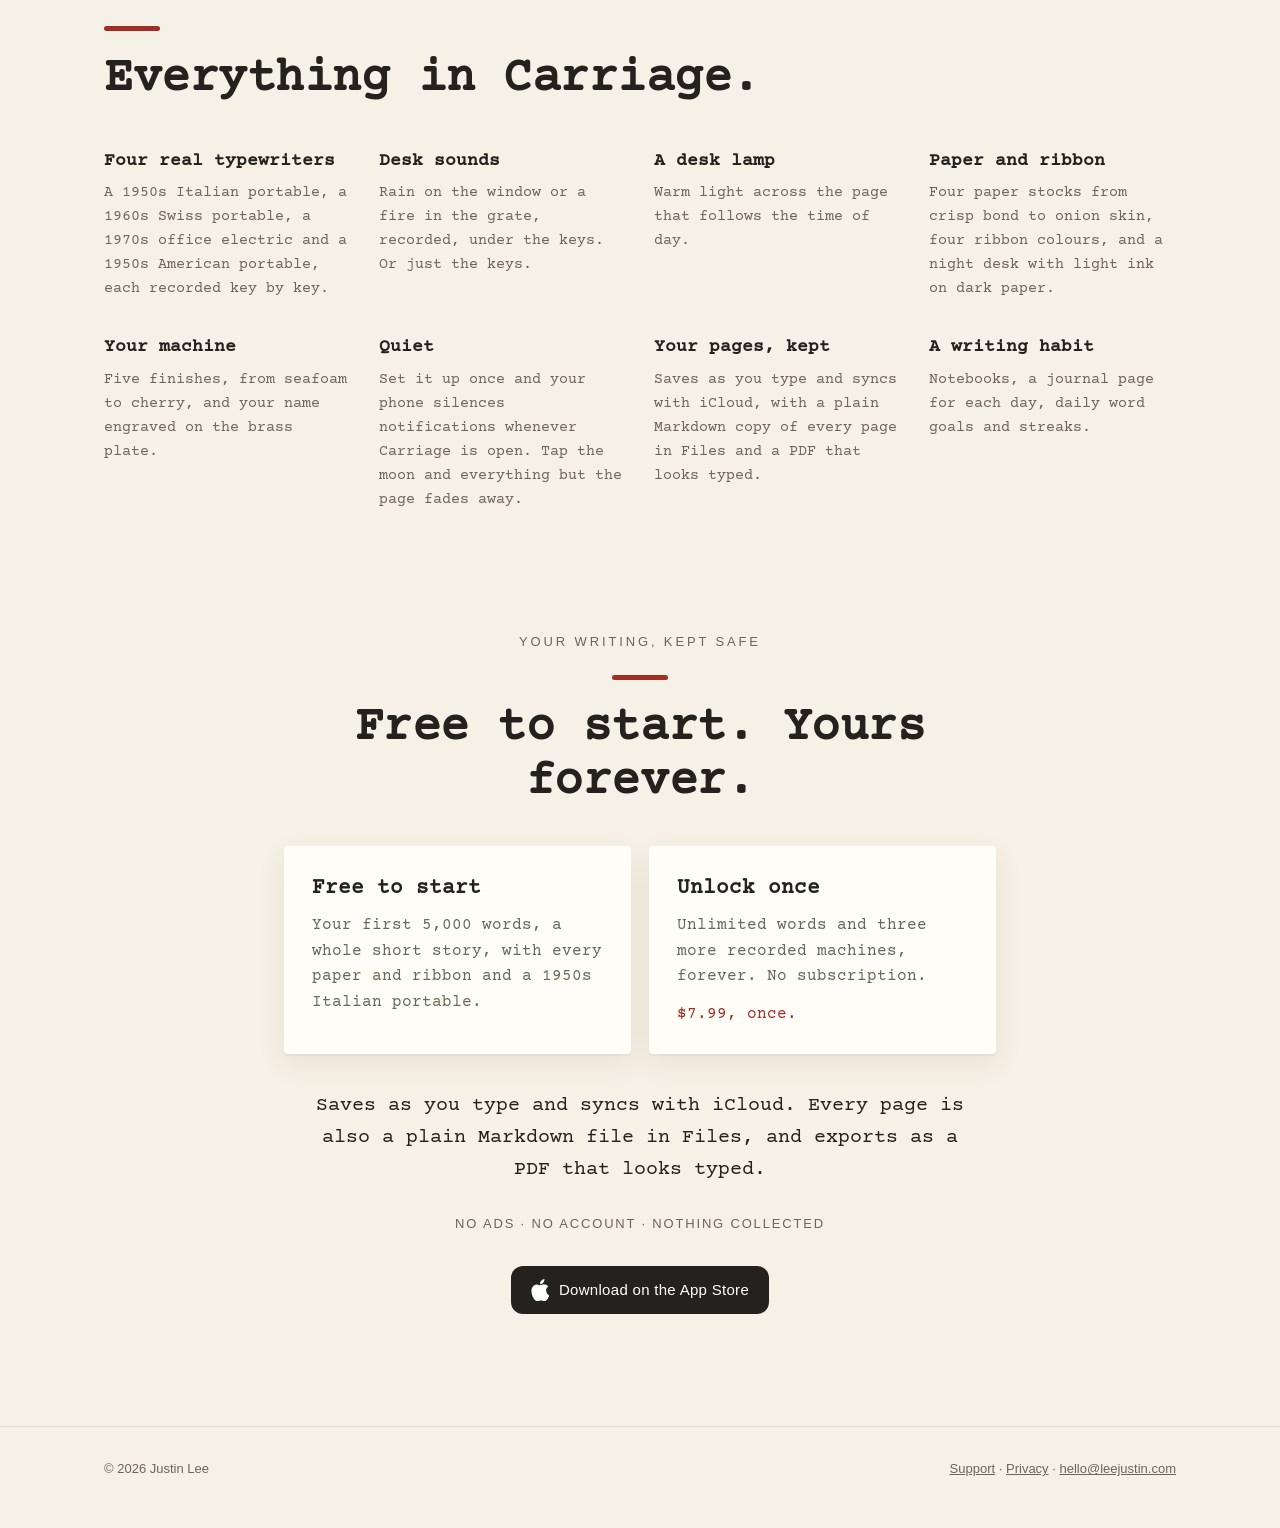
==== commit 50a2fd79: "Show Carriage on a half-folded Duo, and say it without the lecture The demo is now recorded on the D" ====
--- a/web/index.html
+++ b/web/index.html
@@ -4,11 +4,11 @@
 <meta charset="utf-8">
 <meta name="viewport" content="width=device-width, initial-scale=1">
 <title>Carriage: an analog typewriter for iPhone Duo</title>
-<meta name="description" content="Carriage is an analog typewriter for your iPhone Duo. Half-fold it and the page stands up while a full typewriter waits below. You can't type fast, and you can't take anything back. Write with intent.">
+<meta name="description" content="Carriage turns your iPhone Duo into a typewriter. Half-fold it and the page stands up while a full typewriter keyboard waits below, every key recorded from a real machine. Write with intent.">
 <meta name="apple-itunes-app" content="app-id=6825005564">
 <meta property="og:type" content="website">
 <meta property="og:title" content="Carriage: write with intent">
-<meta property="og:description" content="An analog typewriter for your iPhone Duo. Real recorded clacks, a bell at the margin, and no delete key.">
+<meta property="og:description" content="Carriage turns your iPhone Duo into a typewriter: real recorded keys, a bell at the margin, and a carriage you push home yourself.">
 <meta property="og:image" content="https://carriage.pages.dev/assets/og.jpg">
 <meta property="og:url" content="https://carriage.pages.dev/">
 <meta name="twitter:card" content="summary_large_image">
@@ -50,11 +50,11 @@
 .hero .cta { display: flex; align-items: center; flex-wrap: wrap; gap: 14px 18px; margin-top: 30px; }
 .hero .note { font-family: var(--label); font-size: 13px; color: var(--soft); letter-spacing: .04em; }
 
-.listen { background: var(--desk); padding: 88px 0; }
-.listen .wrap { display: grid; grid-template-columns: 1fr auto; gap: 56px; align-items: center; }
-.phone { position: relative; width: min(340px, 78vw); border-radius: 46px; padding: 10px; background: #111; box-shadow: 0 30px 60px rgba(0,0,0,.25); }
-.phone video { border-radius: 37px; width: 100%; aspect-ratio: 886 / 1920; background: #ddd; }
-.sound { position: absolute; left: 50%; bottom: 26px; transform: translateX(-50%); border: 0; border-radius: 999px; padding: 10px 18px; font-family: var(--label); font-size: 13px; letter-spacing: .06em; color: #fff; background: rgba(20,18,16,.78); cursor: pointer; white-space: nowrap; }
+.listen { background: var(--desk); padding-block: 88px 48px; }
+.listen .intro { max-width: 760px; }
+.film { position: relative; margin-top: 8px; }
+.film video { width: 100%; height: auto; aspect-ratio: 1920 / 1200; background: var(--desk); }
+.sound { position: absolute; left: 50%; bottom: 6%; transform: translateX(-50%); border: 0; border-radius: 999px; padding: 14px 24px; font-family: var(--label); font-size: 16px; letter-spacing: .06em; color: #fff; background: rgba(20,18,16,.82); cursor: pointer; white-space: nowrap; box-shadow: 0 6px 20px rgba(0,0,0,.2); }
 
 .features { padding-block: 96px 40px; }
 .feature { display: grid; grid-template-columns: 1fr 1fr; align-items: center; gap: 48px; margin-bottom: 88px; }
@@ -70,6 +70,12 @@
 .slow .cards { display: grid; grid-template-columns: repeat(3, minmax(0, 1fr)); gap: 18px; margin-top: 40px; }
 .slow .card p { color: var(--ink); }
 .also { font-family: var(--label); font-size: 14px; color: var(--soft); margin-top: 18px; }
+.desk { padding-block: 96px 24px; }
+.desk .grid { display: grid; grid-template-columns: repeat(4, minmax(0, 1fr)); gap: 32px 28px; margin-top: 40px; }
+.desk h3 { font-size: 18px; margin: 0 0 6px; }
+.desk p { margin: 0; color: var(--soft); font-size: 15px; }
+@media (max-width: 980px) { .desk .grid { grid-template-columns: repeat(2, minmax(0, 1fr)); } }
+@media (max-width: 520px) { .desk .grid { grid-template-columns: minmax(0, 1fr); } }
 .night { background: linear-gradient(#24211f, #141312); color: var(--night-ink); padding: 96px 0; }
 .night .wrap { display: grid; grid-template-columns: 1fr 1.2fr; gap: 48px; align-items: center; }
 .night .label { color: #b9b0a2; }
@@ -88,7 +94,7 @@
 footer a { color: var(--soft); }
 
 @media (max-width: 820px) {
-  .hero, .listen .wrap, .feature, .night .wrap, .price .cards, .slow .cards { grid-template-columns: minmax(0, 1fr); }
+  .hero, .feature, .night .wrap, .price .cards, .slow .cards { grid-template-columns: minmax(0, 1fr); }
   .hero { padding-top: 16px; }
   .feature .art, .feature.flip .art { order: -1; }
   .listen .wrap { justify-items: center; text-align: left; }
@@ -112,7 +118,7 @@
       <div class="label">Made for iPhone Duo</div>
       <div class="rule"></div>
       <h1>Write with intent.</h1>
-      <p class="lead">Carriage is an analog typewriter for your iPhone Duo. Half-fold it like a little laptop: the page stands up on top, and a full typewriter waits below. You can't type fast, and you can't take anything back. That's the point.</p>
+      <p class="lead">Carriage turns your iPhone Duo into a typewriter. Half-fold it like a little laptop: the page stands up on top, a full typewriter keyboard waits below, and every key sounds like the real machine.</p>
       <div class="cta">
         <a class="store" href="https://apps.apple.com/us/app/carriage-typewriter/id6825005564">
           <svg viewBox="0 0 17 20" aria-hidden="true"><path d="M14.2 10.6c0-2.6 2.1-3.8 2.2-3.9-1.2-1.8-3.1-2-3.7-2-1.6-.2-3.1.9-3.9.9-.8 0-2-.9-3.3-.9C3.8 4.8 2.2 5.8 1.3 7.4c-1.9 3.2-.5 8 1.3 10.6.9 1.3 1.9 2.7 3.3 2.6 1.3-.1 1.8-.8 3.4-.8s2 .8 3.4.8c1.4 0 2.3-1.3 3.2-2.6 1-1.5 1.4-2.9 1.4-3-.1 0-2.8-1.1-2.9-4.4zM11.6 3C12.3 2.1 12.8.9 12.7-.3c-1 .1-2.3.7-3 1.6-.7.8-1.3 2-1.1 3.2 1.1.1 2.3-.6 3-1.5z"/></svg>
@@ -126,15 +132,15 @@
 
   <section class="listen">
     <div class="wrap">
-      <div>
+      <div class="intro">
         <div class="label">Turn the sound on</div>
         <div class="rule"></div>
         <h2>Those are real typewriters.</h2>
-        <p class="lead">Every key, the bell near the margin and the carriage sliding home, recorded from real machines, with rain on the window. Each stroke lands with a tap you can feel. At the margin the keys stop until you push the carriage home by hand.</p>
-      </div>
-      <div class="phone">
-        <video id="demo" src="assets/typing.mp4" poster="assets/typing-poster.jpg" autoplay muted loop playsinline preload="metadata" aria-label="Carriage typing a paragraph, ringing the bell and returning the carriage."></video>
-        <button class="sound" id="sound" type="button">🔊 Sound on</button>
+        <p class="lead">Every key, the bell near the margin and the carriage sliding home, recorded from real machines, with rain on the window. Each stroke lands with a tap you can feel.</p>
+      </div>
+      <div class="film">
+        <video id="demo" src="assets/typing.mp4" poster="assets/typing-poster.jpg" autoplay muted loop playsinline preload="metadata" width="1920" height="1200" aria-label="Carriage on an iPhone Duo, half-folded: a paragraph typed on the bottom screen appears on the page above, the bell rings and the carriage is pushed home."></video>
+        <button class="sound" id="sound" type="button">🔊 Tap for sound</button>
       </div>
     </div>
   </section>
@@ -144,22 +150,22 @@
       <div class="label">Why Carriage</div>
       <div class="rule"></div>
       <h2>It started with my parents' old typewriter.</h2>
-      <p style="margin-top: 32px;">I found it and fed a sheet of paper in, and something changed. I couldn't type fast: every key needed a real press. When the bell rang I had to decide where the line ended and push the carriage back by hand. And I couldn't take anything back. Every letter went onto the paper for good, so a mistake stayed there, struck through with x's.</p>
-      <p>So I slowed down. I thought before I pressed a key. I wrote less, and meant more of it.</p>
-      <p>Our phones are built for the opposite. So I rebuilt that typewriter for the iPhone Duo, the most advanced phone I own, and made it the most analog thing it can be.</p>
+      <p style="margin-top: 32px;">I fed a sheet of paper in and started typing, and noticed I was slowing down. Each key took a real press. When the bell rang near the margin, I decided where the line ended and pushed the carriage back myself. A typo stayed on the page, struck through, so I chose my words before I pressed them.</p>
+      <p>I was thinking about every sentence, and I was enjoying it.</p>
+      <p>Our phones are built for creating and consuming more than our brains can take in. I wanted one place on mine that asks for less: a page, a line at a time, and the sound of the keys. So I rebuilt that typewriter for the iPhone Duo.</p>
       <p class="sign">Justin, who made Carriage</p>
     </div>
   </section>
 
   <section class="slow">
     <div class="wrap">
-      <div class="label">Built to slow you down</div>
+      <div class="label">How it slows you down</div>
       <div class="rule"></div>
       <h2>Every letter on purpose.</h2>
       <div class="cards">
-        <div class="card"><h3>You can't type fast</h3><p>Every key is a full press with a real recorded clack, and the carriage goes home by hand.</p></div>
-        <div class="card"><h3>No taking it back</h3><p>There's no delete. X-OUT strikes a mistake through with x's, and it stays on the page, like the real thing.</p></div>
-        <div class="card"><h3>The page has an edge</h3><p>The bell rings near the margin and the keys stop. You decide where the line ends.</p></div>
+        <div class="card"><h3>A real press</h3><p>Round keys that go down under your finger, with the clack of a real machine and a tap you can feel.</p></div>
+        <div class="card"><h3>You return the carriage</h3><p>The bell rings near the margin. You finish the thought and push the carriage home yourself, deciding where each line ends.</p></div>
+        <div class="card"><h3>Mistakes stay on paper</h3><p>X-OUT strikes a typo through with x's, the way it was done on a typewriter. Prefer backspace? It's in Settings.</p></div>
       </div>
     </div>
   </section>
@@ -188,9 +194,25 @@
         <div class="label">A room to write in</div>
         <div class="rule"></div>
         <h2>Write late, in peace.</h2>
-        <p class="lead">Rain on the window or a fire in the grate, and a desk lamp that follows the hour. Light ink on dark paper after dark. Four paper stocks, four ribbons, five machine finishes, and your name engraved on the brass plate.</p>
+        <p class="lead">Set the room the way you like to write: rain on the window or a fire in the grate, a warm desk lamp that follows the hour, and light ink on dark paper after dark.</p>
       </div>
       <img src="assets/laptop-night-1600.webp" srcset="assets/laptop-night-1000.webp 1000w, assets/laptop-night-1600.webp 1600w" sizes="(max-width: 820px) 92vw, 600px" width="1600" height="1312" loading="lazy" alt="The Duo half-folded at night, with light ink on dark paper and black keys.">
+    </div>
+  </section>
+
+  <section class="wrap desk">
+    <div class="label">On the desk</div>
+    <div class="rule"></div>
+    <h2>Everything in Carriage.</h2>
+    <div class="grid">
+      <div><h3>Four real typewriters</h3><p>A 1950s Italian portable, a 1960s Swiss portable, a 1970s office electric and a 1950s American portable, each recorded key by key.</p></div>
+      <div><h3>Desk sounds</h3><p>Rain on the window or a fire in the grate, recorded, under the keys. Or just the keys.</p></div>
+      <div><h3>A desk lamp</h3><p>Warm light across the page that follows the time of day.</p></div>
+      <div><h3>Paper and ribbon</h3><p>Four paper stocks from crisp bond to onion skin, four ribbon colours, and a night desk with light ink on dark paper.</p></div>
+      <div><h3>Your machine</h3><p>Five finishes, from seafoam to cherry, and your name engraved on the brass plate.</p></div>
+      <div><h3>Quiet</h3><p>Set it up once and your phone silences notifications whenever Carriage is open. Tap the moon and everything but the page fades away.</p></div>
+      <div><h3>Your pages, kept</h3><p>Saves as you type and syncs with iCloud, with a plain Markdown copy of every page in Files and a PDF that looks typed.</p></div>
+      <div><h3>A writing habit</h3><p>Notebooks, a journal page for each day, daily word goals and streaks.</p></div>
     </div>
   </section>
 
@@ -230,7 +252,7 @@
   button.addEventListener("click", () => {
     video.muted = !video.muted;
     if (!video.muted) { video.currentTime = 0; video.play(); }
-    button.textContent = video.muted ? "🔊 Sound on" : "🔇 Sound off";
+    button.textContent = video.muted ? "🔊 Tap for sound" : "🔇 Mute";
   });
 </script>
 </body>
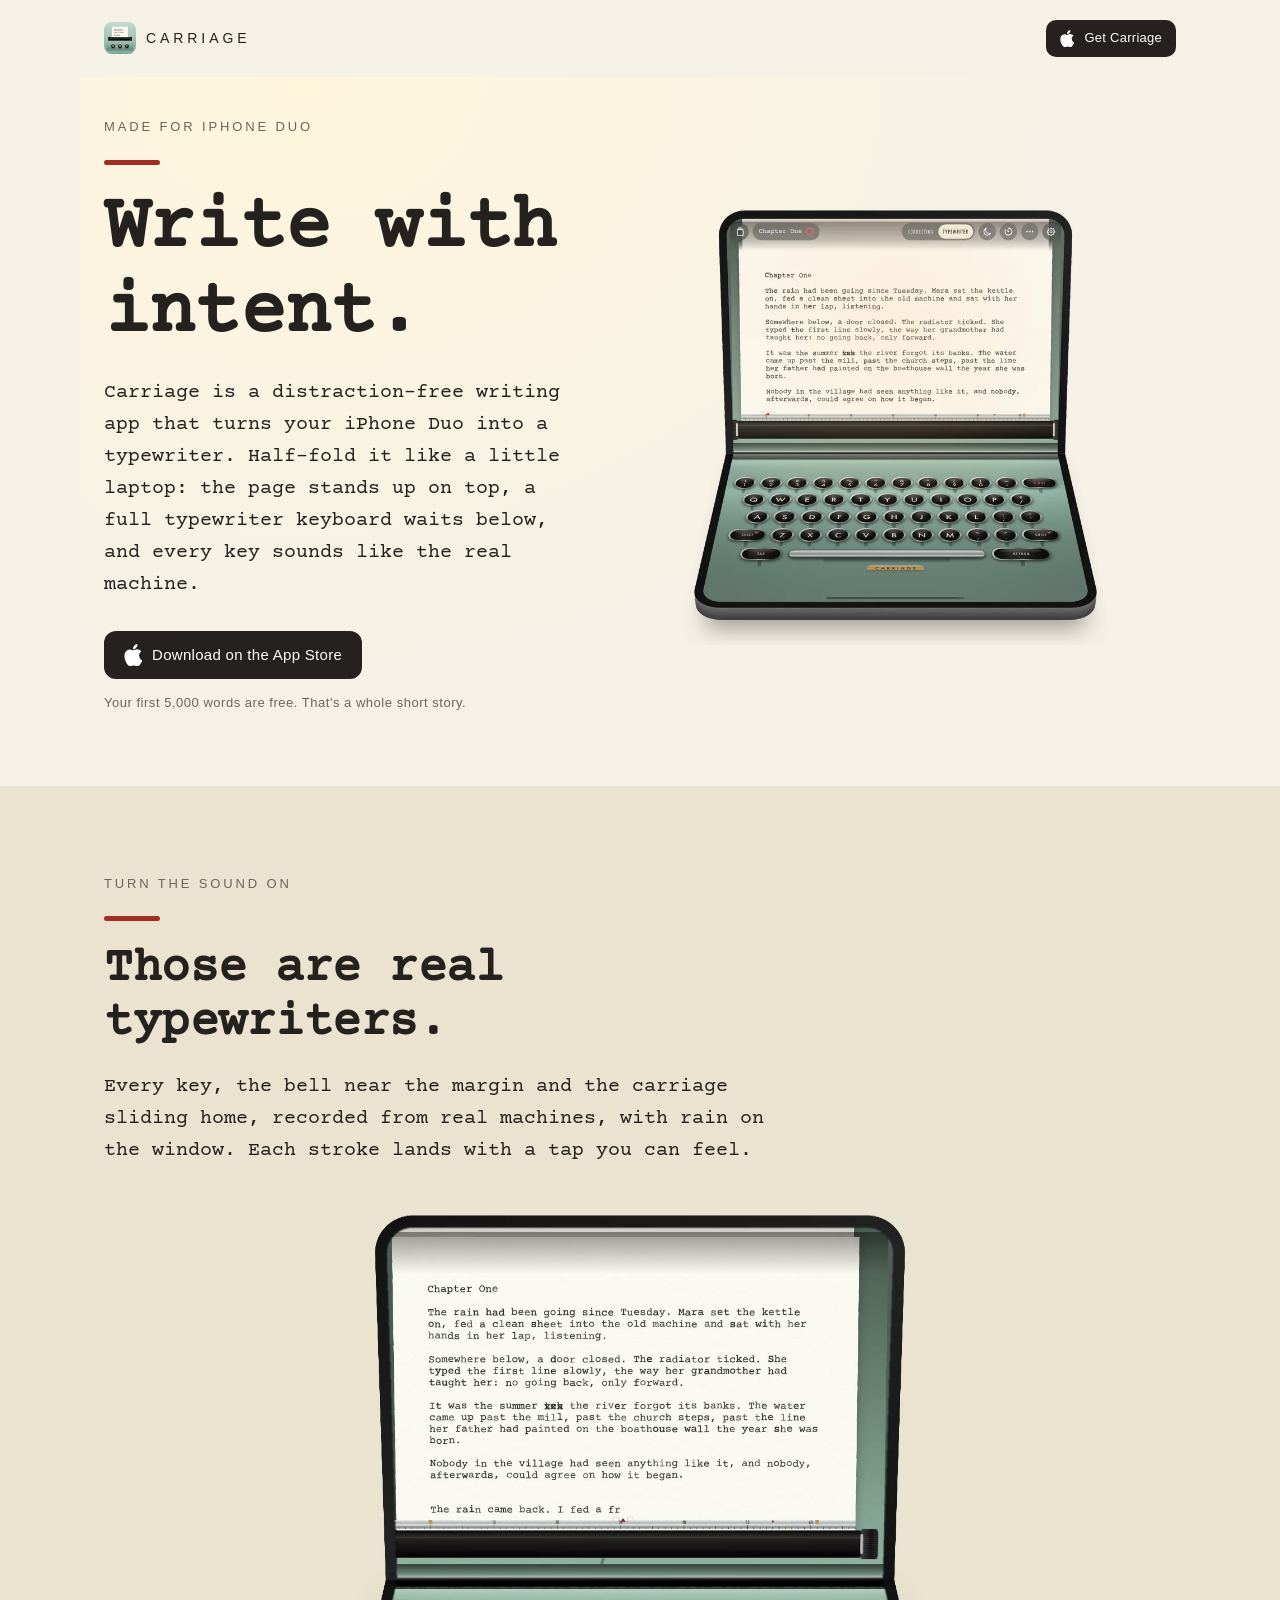
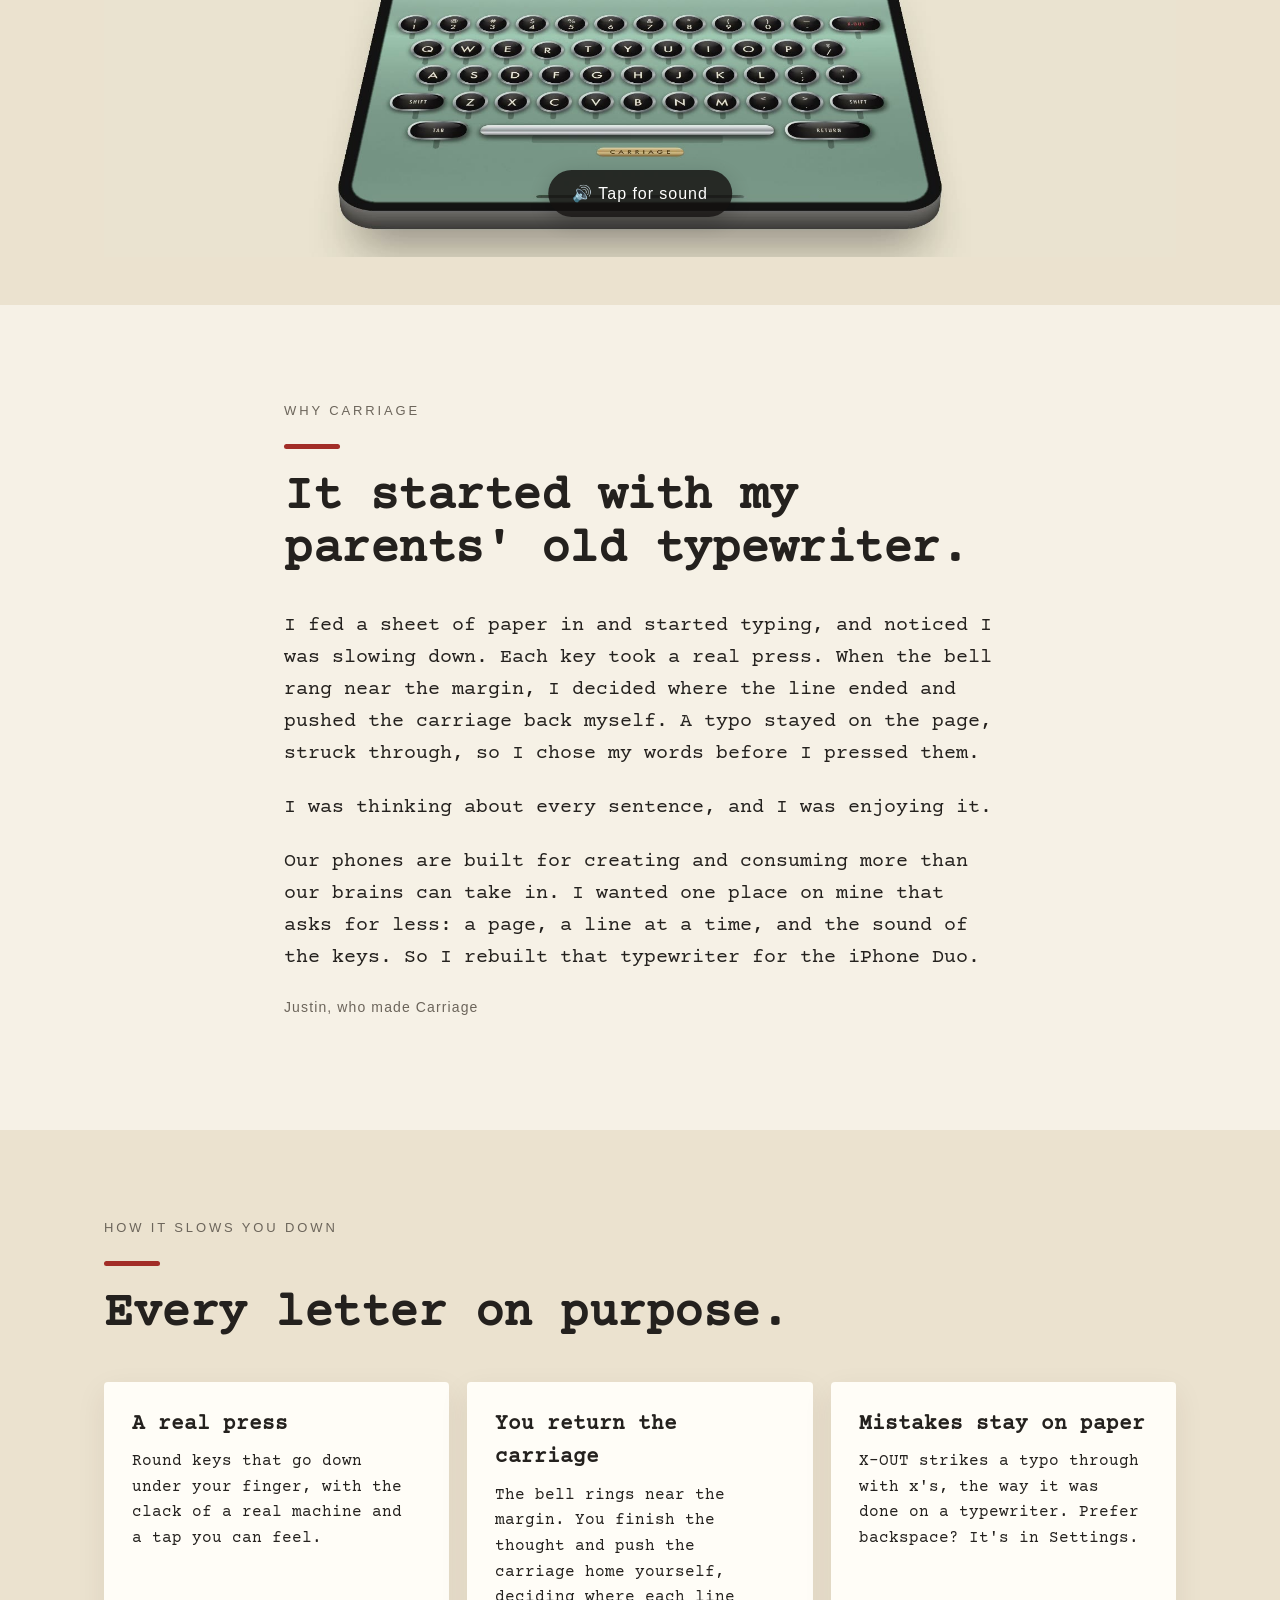
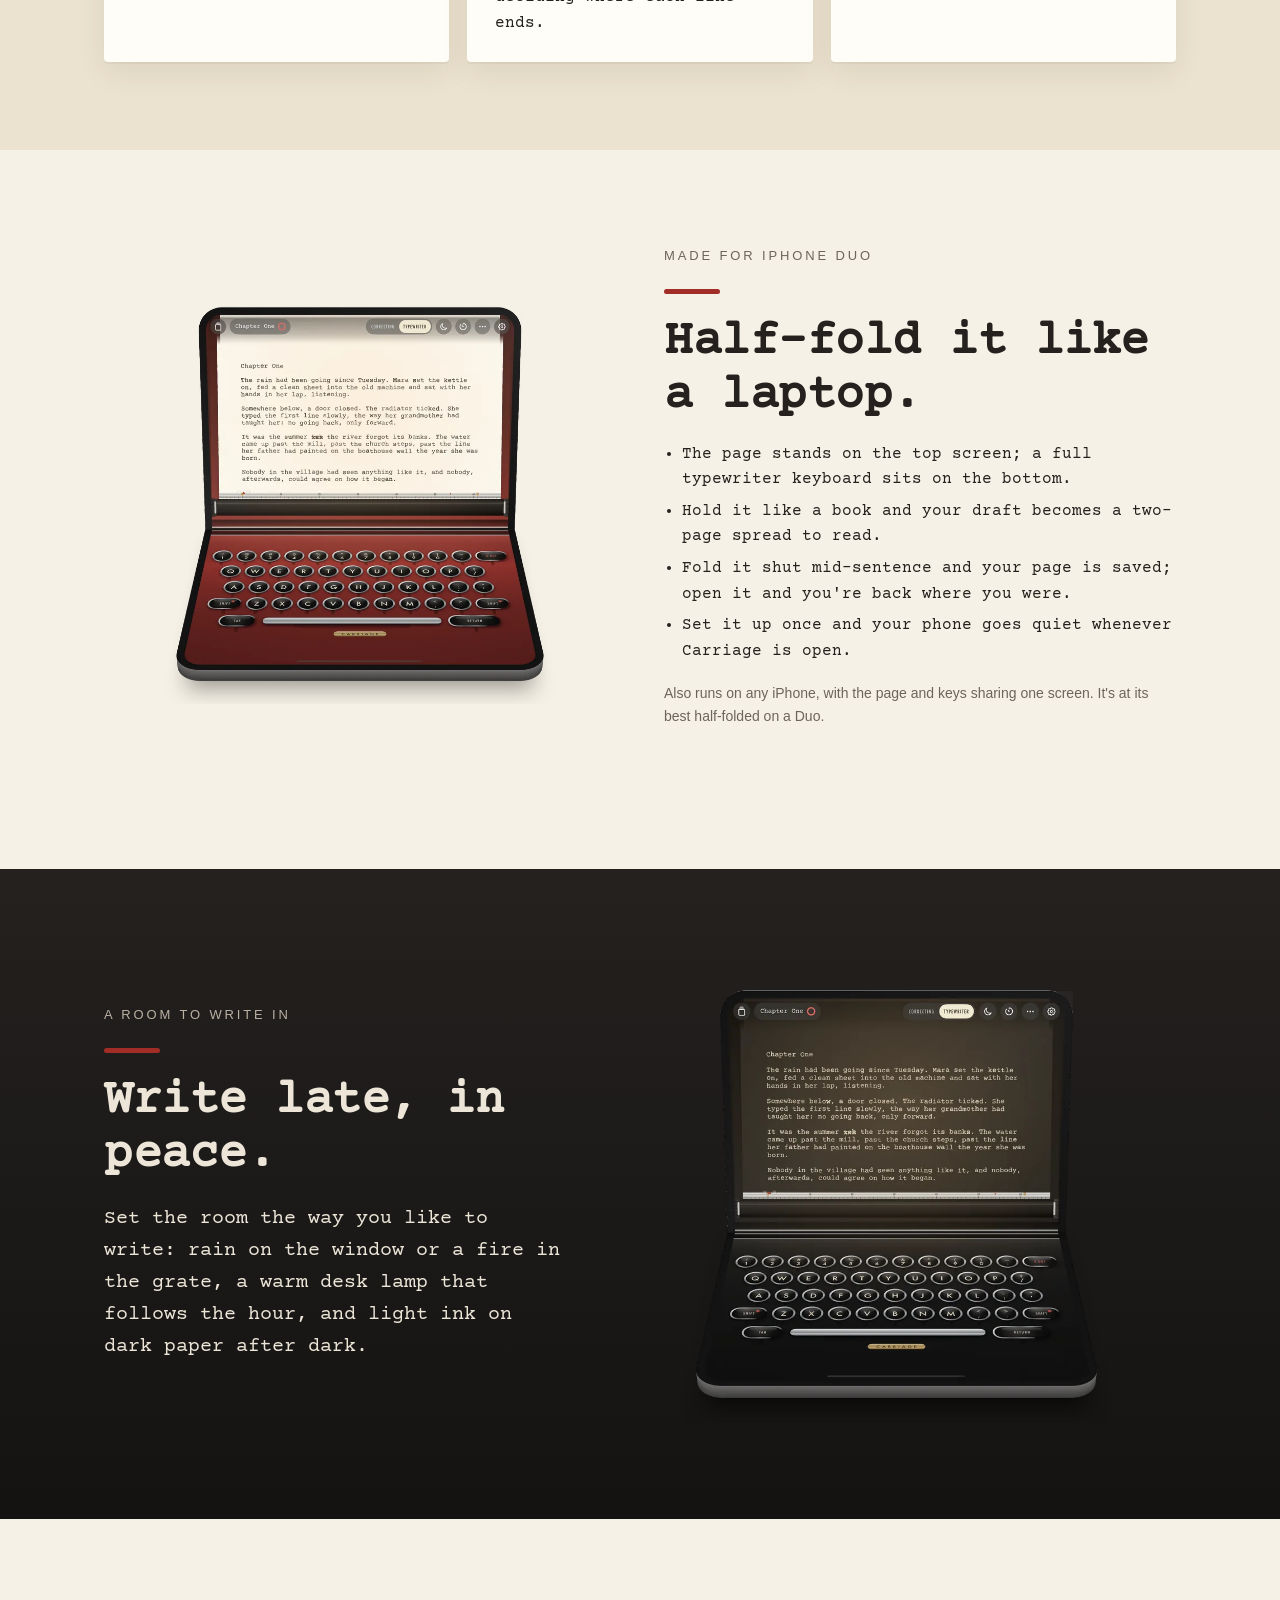
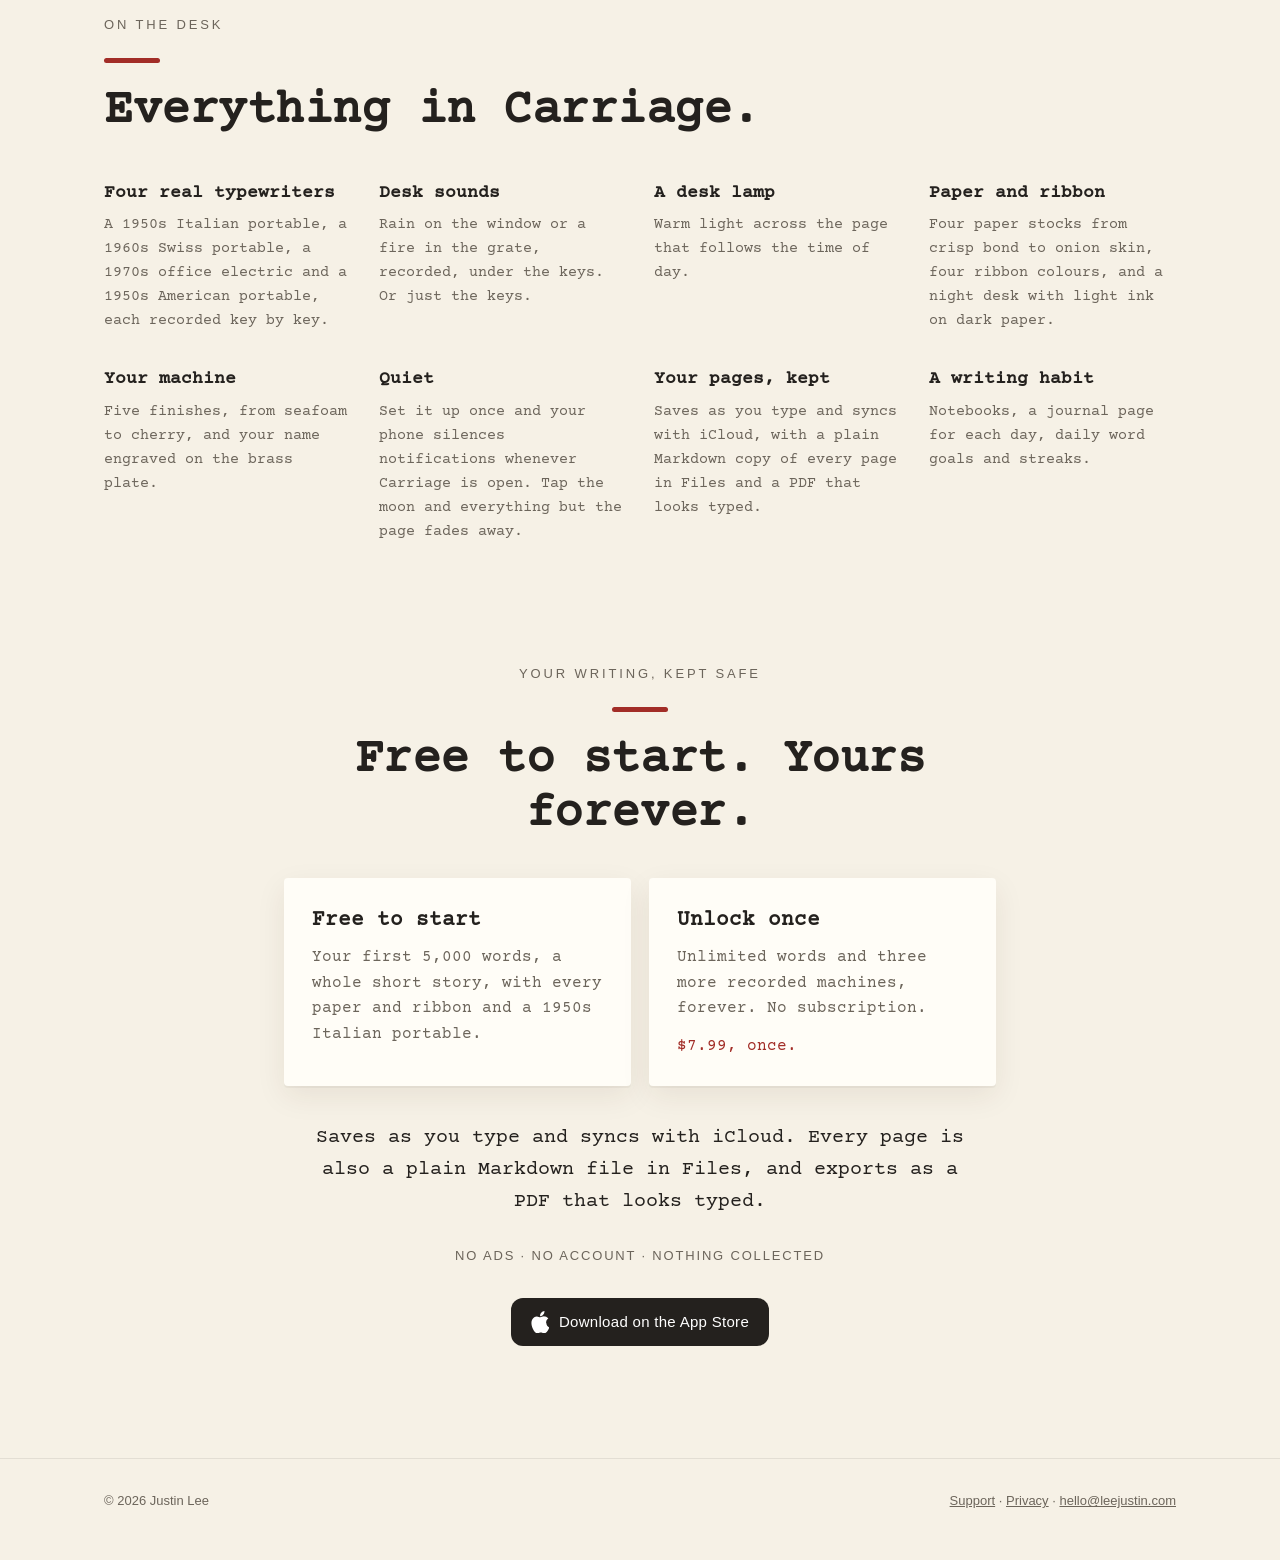
==== commit 72e71b3a: "Give the website search basics: keyword title and description, canonical URLs, app schema, robots an" ====
--- a/web/index.html
+++ b/web/index.html
@@ -3,15 +3,37 @@
 <head>
 <meta charset="utf-8">
 <meta name="viewport" content="width=device-width, initial-scale=1">
-<title>Carriage: an analog typewriter for iPhone Duo</title>
-<meta name="description" content="Carriage turns your iPhone Duo into a typewriter. Half-fold it and the page stands up while a full typewriter keyboard waits below, every key recorded from a real machine. Write with intent.">
+<title>Carriage: Typewriter Writing App for iPhone Duo</title>
+<meta name="description" content="Carriage is a distraction-free writing app that turns your iPhone into a typewriter. Half-fold an iPhone Duo: the page on top, real recorded keys below.">
+<link rel="canonical" href="https://carriage.pages.dev/">
 <meta name="apple-itunes-app" content="app-id=6825005564">
 <meta property="og:type" content="website">
-<meta property="og:title" content="Carriage: write with intent">
+<meta property="og:site_name" content="Carriage">
+<meta property="og:title" content="Carriage: a typewriter for your iPhone Duo">
 <meta property="og:description" content="Carriage turns your iPhone Duo into a typewriter: real recorded keys, a bell at the margin, and a carriage you push home yourself.">
 <meta property="og:image" content="https://carriage.pages.dev/assets/og.jpg">
+<meta property="og:image:width" content="1200">
+<meta property="og:image:height" content="630">
+<meta property="og:image:alt" content="Carriage on an iPhone Duo, half-folded like a laptop, with a typed page above and typewriter keys below.">
 <meta property="og:url" content="https://carriage.pages.dev/">
 <meta name="twitter:card" content="summary_large_image">
+<script type="application/ld+json">
+{
+  "@context": "https://schema.org",
+  "@type": "MobileApplication",
+  "name": "Carriage: Typewriter",
+  "alternateName": "Carriage",
+  "description": "A distraction-free writing app that turns your iPhone into a typewriter. Half-fold an iPhone Duo and the page stands up while a full typewriter keyboard waits below, every key recorded from a real machine.",
+  "url": "https://carriage.pages.dev/",
+  "image": "https://carriage.pages.dev/assets/og.jpg",
+  "operatingSystem": "iOS 27",
+  "applicationCategory": "ProductivityApplication",
+  "downloadUrl": "https://apps.apple.com/us/app/carriage-typewriter/id6825005564",
+  "installUrl": "https://apps.apple.com/us/app/carriage-typewriter/id6825005564",
+  "author": { "@type": "Person", "name": "Justin Lee" },
+  "offers": { "@type": "Offer", "price": "0", "priceCurrency": "USD" }
+}
+</script>
 <link rel="icon" type="image/png" href="assets/icon-64.png">
 <link rel="apple-touch-icon" href="assets/icon-180.png">
 <style>
@@ -118,7 +140,7 @@
       <div class="label">Made for iPhone Duo</div>
       <div class="rule"></div>
       <h1>Write with intent.</h1>
-      <p class="lead">Carriage turns your iPhone Duo into a typewriter. Half-fold it like a little laptop: the page stands up on top, a full typewriter keyboard waits below, and every key sounds like the real machine.</p>
+      <p class="lead">Carriage is a distraction-free writing app that turns your iPhone Duo into a typewriter. Half-fold it like a little laptop: the page stands up on top, a full typewriter keyboard waits below, and every key sounds like the real machine.</p>
       <div class="cta">
         <a class="store" href="https://apps.apple.com/us/app/carriage-typewriter/id6825005564">
           <svg viewBox="0 0 17 20" aria-hidden="true"><path d="M14.2 10.6c0-2.6 2.1-3.8 2.2-3.9-1.2-1.8-3.1-2-3.7-2-1.6-.2-3.1.9-3.9.9-.8 0-2-.9-3.3-.9C3.8 4.8 2.2 5.8 1.3 7.4c-1.9 3.2-.5 8 1.3 10.6.9 1.3 1.9 2.7 3.3 2.6 1.3-.1 1.8-.8 3.4-.8s2 .8 3.4.8c1.4 0 2.3-1.3 3.2-2.6 1-1.5 1.4-2.9 1.4-3-.1 0-2.8-1.1-2.9-4.4zM11.6 3C12.3 2.1 12.8.9 12.7-.3c-1 .1-2.3.7-3 1.6-.7.8-1.3 2-1.1 3.2 1.1.1 2.3-.6 3-1.5z"/></svg>
@@ -238,7 +260,7 @@
 <footer>
   <div class="wrap">
     <span>© 2026 Justin Lee</span>
-    <span><a href="support.html">Support</a> · <a href="privacy.html">Privacy</a> · <a href="mailto:hello@leejustin.com">hello@leejustin.com</a></span>
+    <span><a href="/support">Support</a> · <a href="/privacy">Privacy</a> · <a href="mailto:hello@leejustin.com">hello@leejustin.com</a></span>
   </div>
 </footer>
 
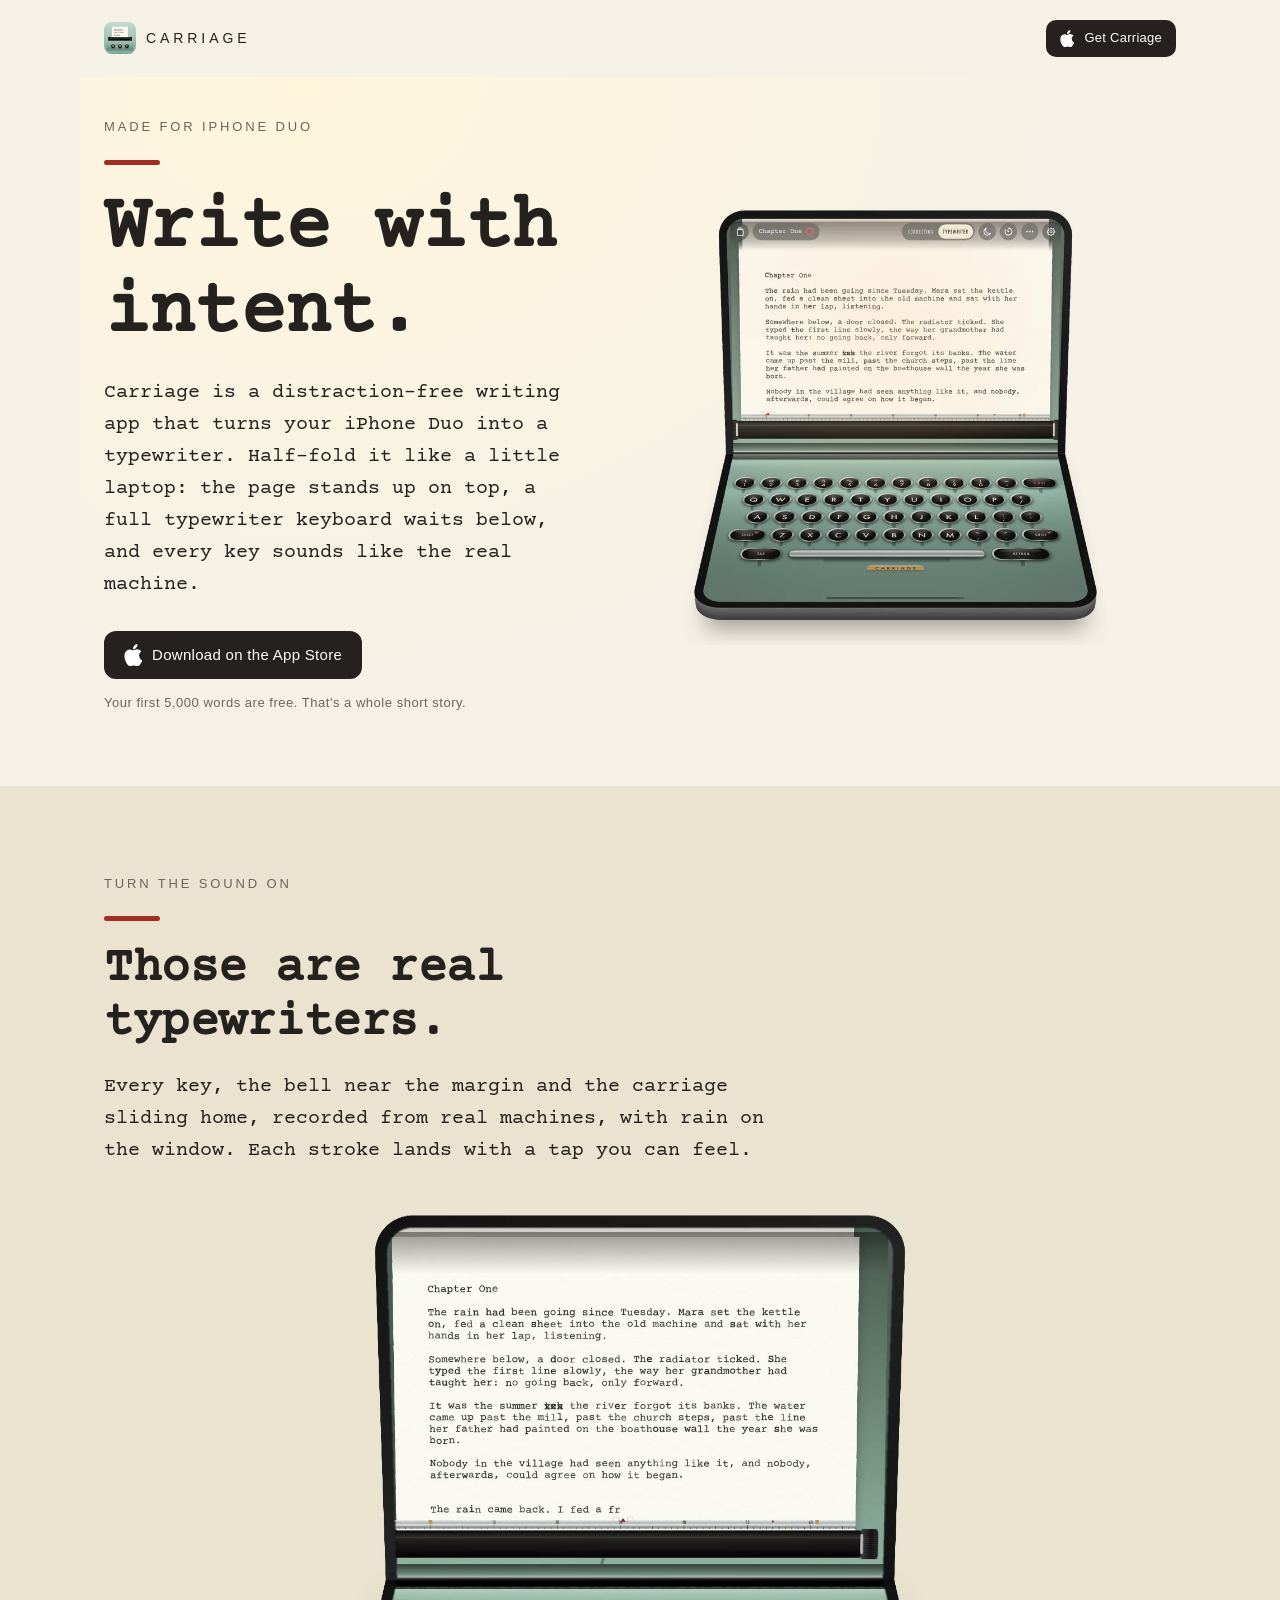
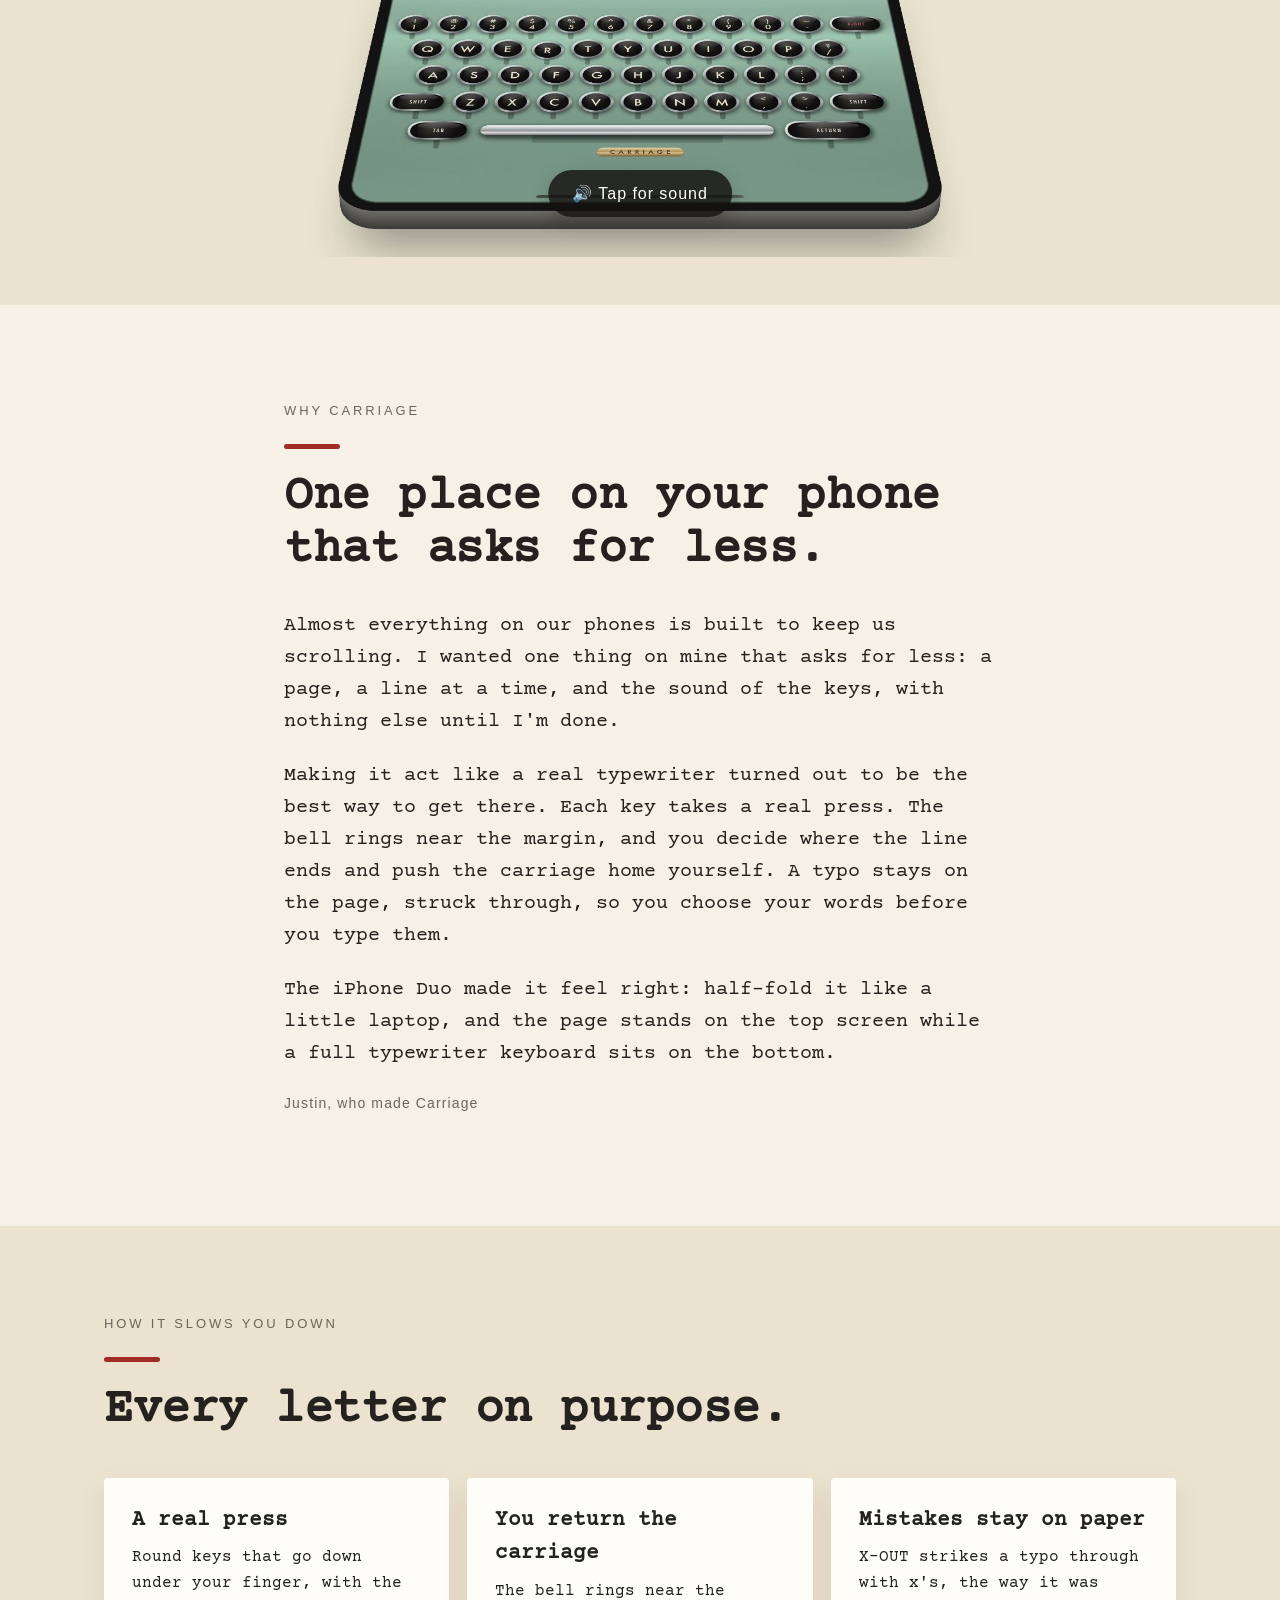
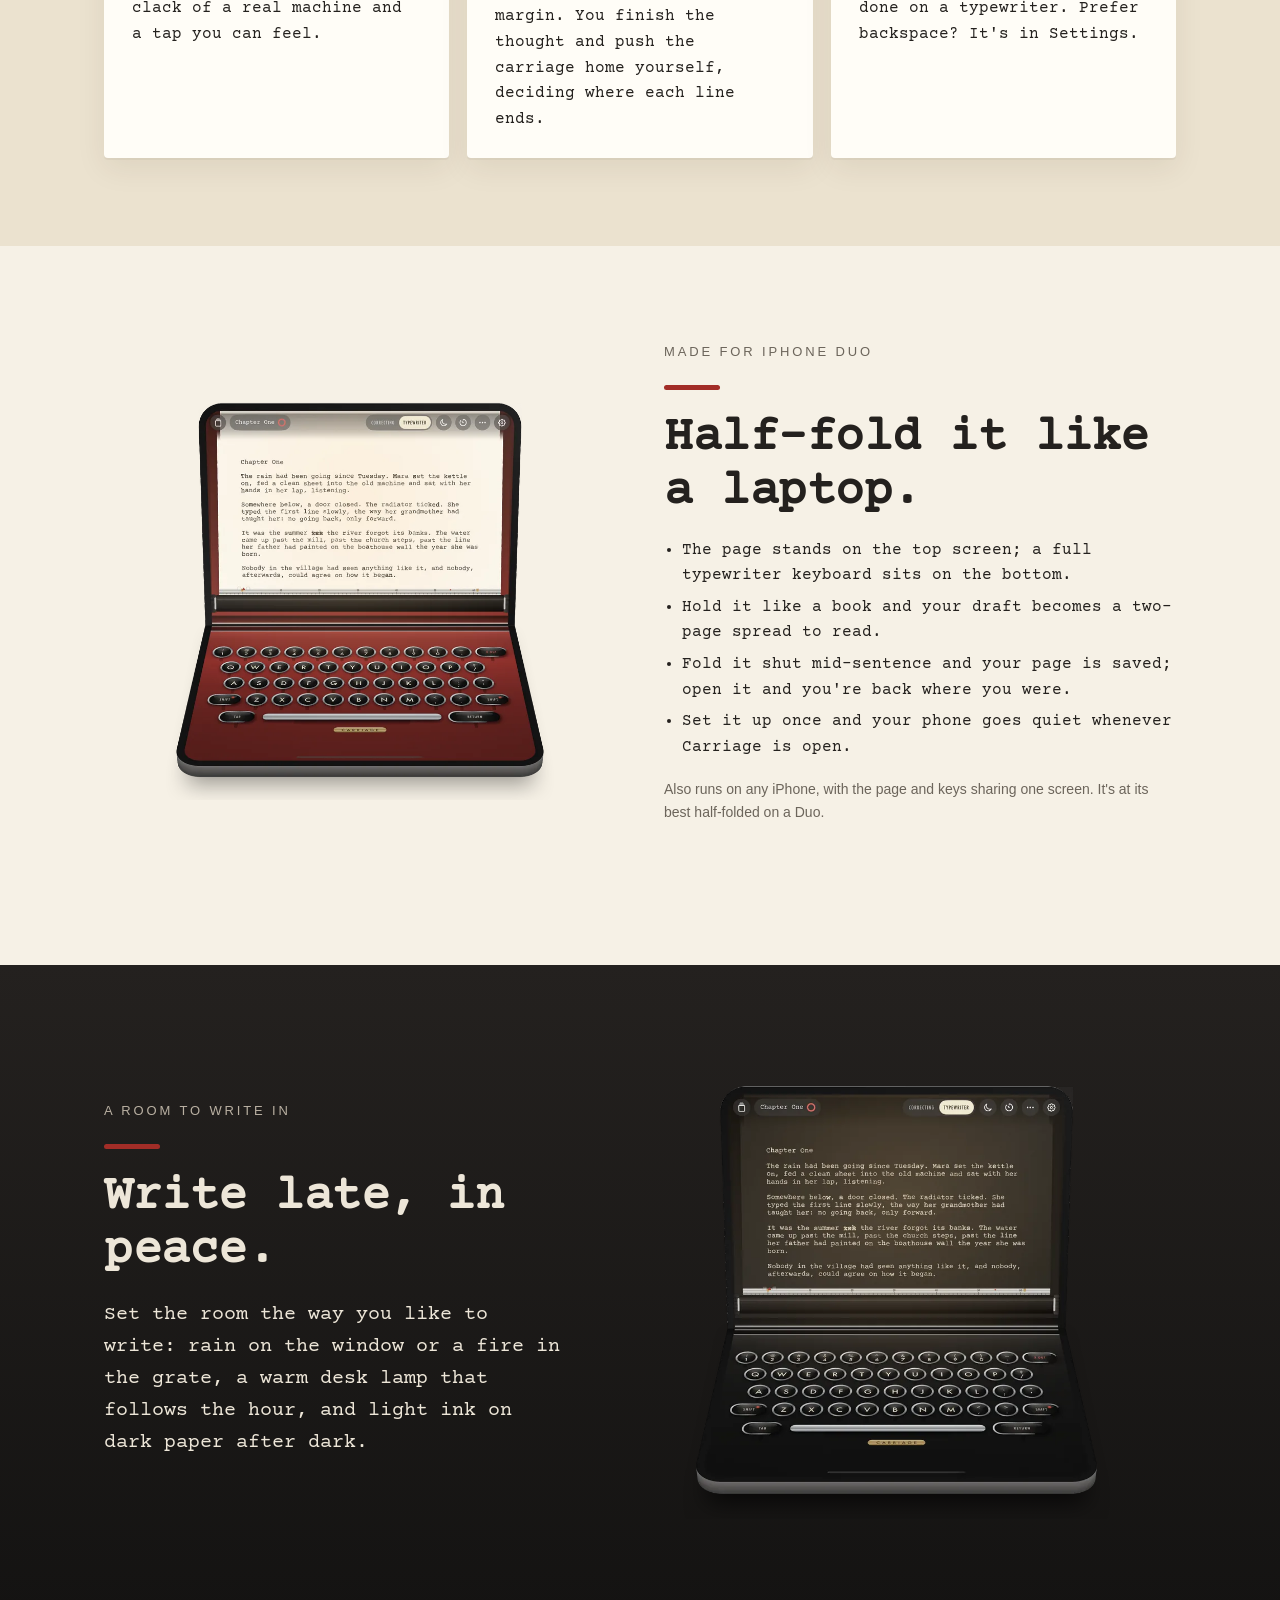
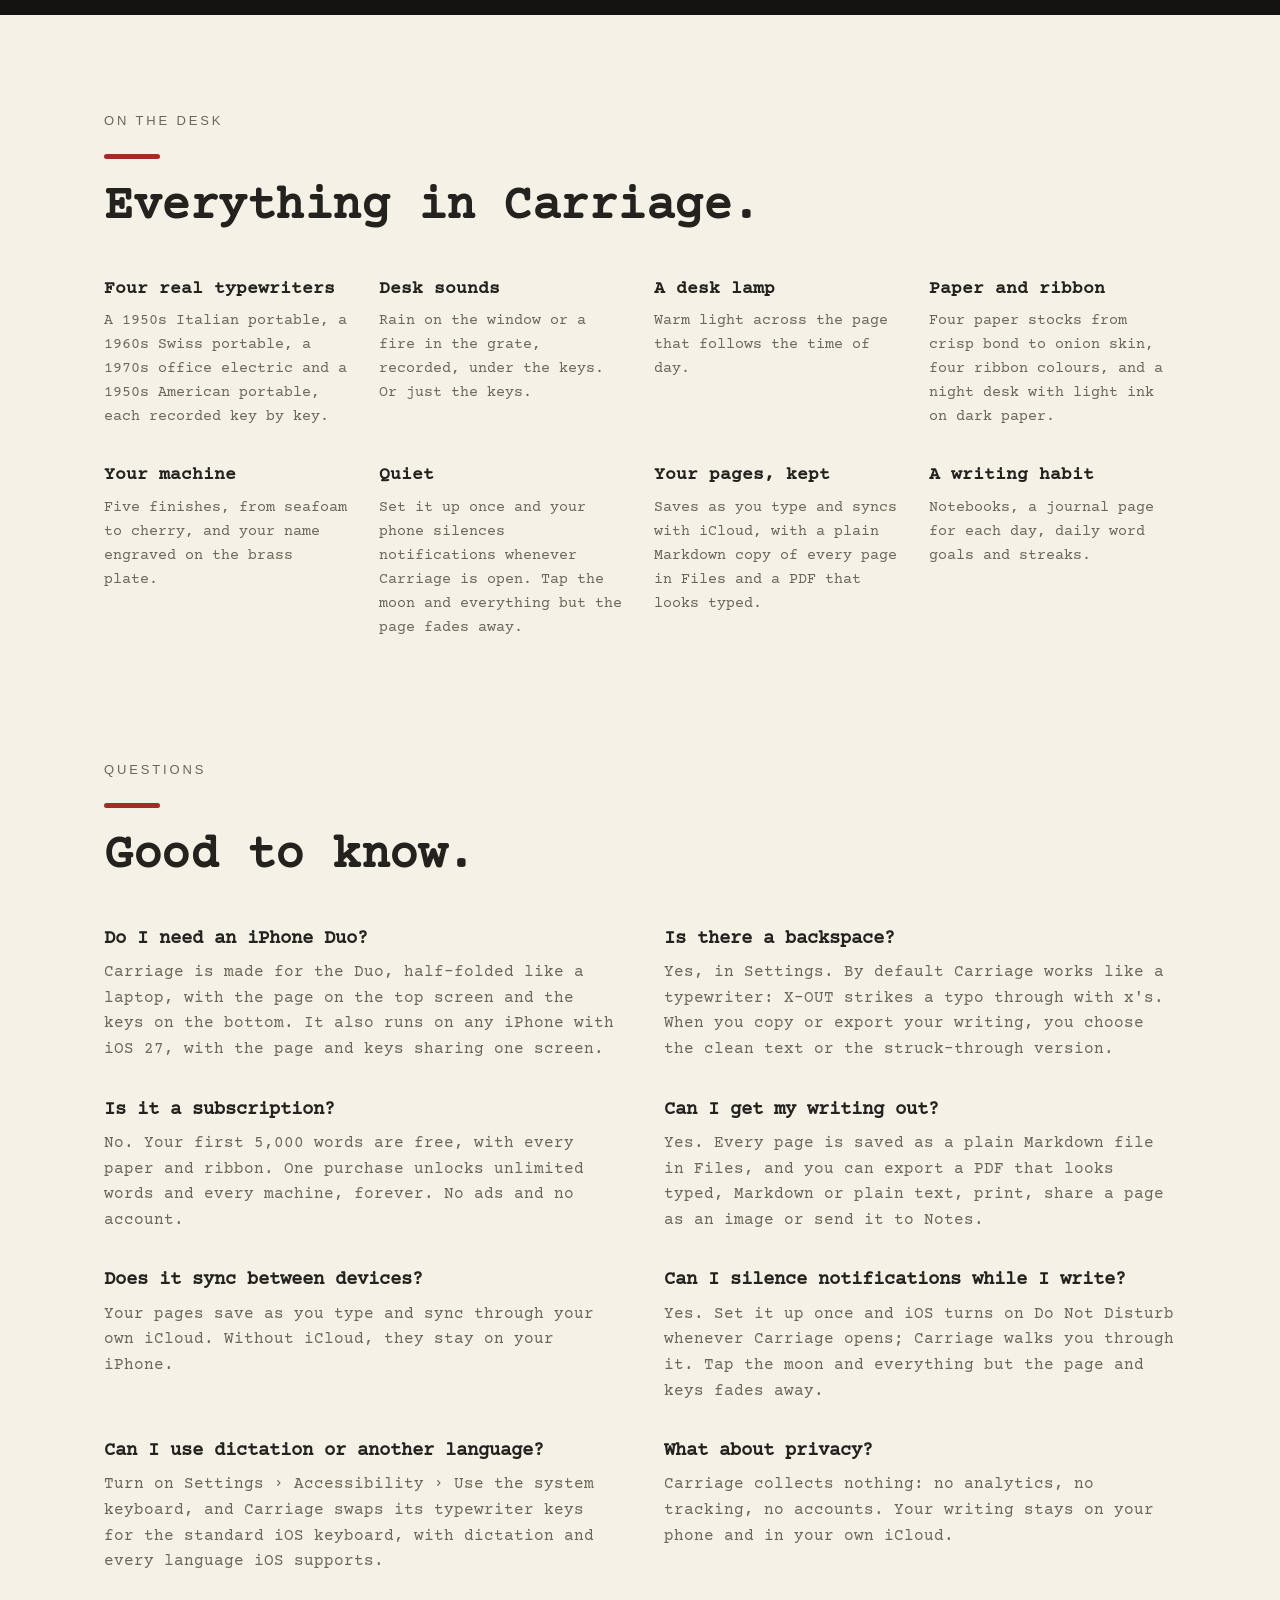
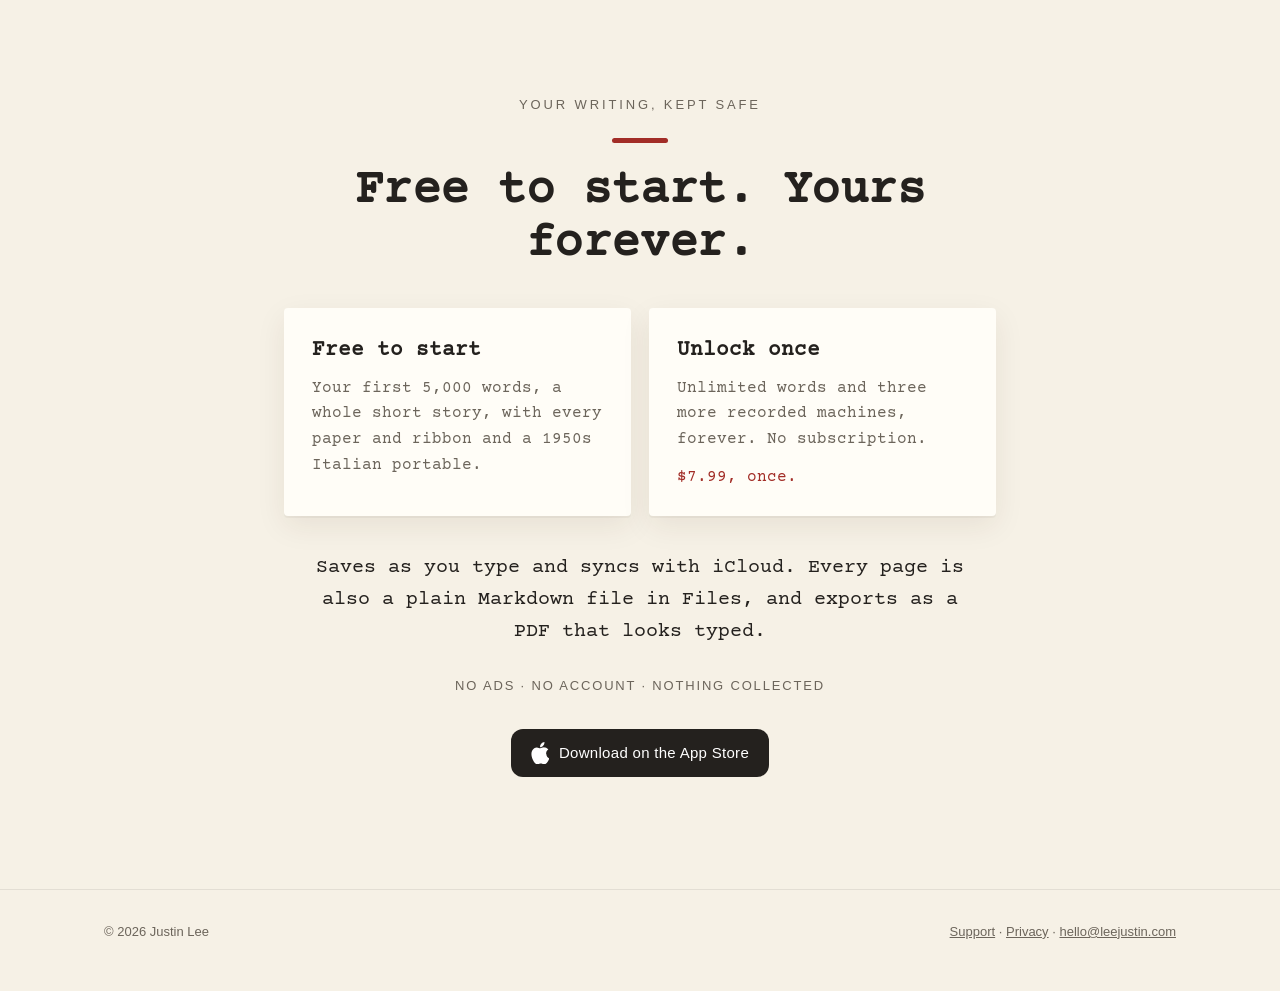
==== commit f07de887: "Add an FAQ to the website and tell the why without the typewriter story Co-Authored-By: Claude Opus " ====
--- a/web/index.html
+++ b/web/index.html
@@ -17,6 +17,79 @@
 <meta property="og:image:alt" content="Carriage on an iPhone Duo, half-folded like a laptop, with a typed page above and typewriter keys below.">
 <meta property="og:url" content="https://carriage.pages.dev/">
 <meta name="twitter:card" content="summary_large_image">
+<meta name="theme-color" content="#f6f1e6">
+<script type="application/ld+json">
+{
+  "@context": "https://schema.org",
+  "@type": "FAQPage",
+  "mainEntity": [
+    {
+      "@type": "Question",
+      "name": "Do I need an iPhone Duo?",
+      "acceptedAnswer": {
+        "@type": "Answer",
+        "text": "Carriage is made for the Duo, half-folded like a laptop, with the page on the top screen and the keys on the bottom. It also runs on any iPhone with iOS 27, with the page and keys sharing one screen."
+      }
+    },
+    {
+      "@type": "Question",
+      "name": "Is there a backspace?",
+      "acceptedAnswer": {
+        "@type": "Answer",
+        "text": "Yes, in Settings. By default Carriage works like a typewriter: X-OUT strikes a typo through with x's. When you copy or export your writing, you choose the clean text or the struck-through version."
+      }
+    },
+    {
+      "@type": "Question",
+      "name": "Is it a subscription?",
+      "acceptedAnswer": {
+        "@type": "Answer",
+        "text": "No. Your first 5,000 words are free, with every paper and ribbon. One purchase unlocks unlimited words and every machine, forever. No ads and no account."
+      }
+    },
+    {
+      "@type": "Question",
+      "name": "Can I get my writing out?",
+      "acceptedAnswer": {
+        "@type": "Answer",
+        "text": "Yes. Every page is saved as a plain Markdown file in Files, and you can export a PDF that looks typed, Markdown or plain text, print, share a page as an image or send it to Notes."
+      }
+    },
+    {
+      "@type": "Question",
+      "name": "Does it sync between devices?",
+      "acceptedAnswer": {
+        "@type": "Answer",
+        "text": "Your pages save as you type and sync through your own iCloud. Without iCloud, they stay on your iPhone."
+      }
+    },
+    {
+      "@type": "Question",
+      "name": "Can I silence notifications while I write?",
+      "acceptedAnswer": {
+        "@type": "Answer",
+        "text": "Yes. Set it up once and iOS turns on Do Not Disturb whenever Carriage opens; Carriage walks you through it. Tap the moon and everything but the page and keys fades away."
+      }
+    },
+    {
+      "@type": "Question",
+      "name": "Can I use dictation or another language?",
+      "acceptedAnswer": {
+        "@type": "Answer",
+        "text": "Turn on Settings › Accessibility › Use the system keyboard, and Carriage swaps its typewriter keys for the standard iOS keyboard, with dictation and every language iOS supports."
+      }
+    },
+    {
+      "@type": "Question",
+      "name": "What about privacy?",
+      "acceptedAnswer": {
+        "@type": "Answer",
+        "text": "Carriage collects nothing: no analytics, no tracking, no accounts. Your writing stays on your phone and in your own iCloud."
+      }
+    }
+  ]
+}
+</script>
 <script type="application/ld+json">
 {
   "@context": "https://schema.org",
@@ -96,8 +169,11 @@
 .desk .grid { display: grid; grid-template-columns: repeat(4, minmax(0, 1fr)); gap: 32px 28px; margin-top: 40px; }
 .desk h3 { font-size: 18px; margin: 0 0 6px; }
 .desk p { margin: 0; color: var(--soft); font-size: 15px; }
+.faq .grid { grid-template-columns: repeat(2, minmax(0, 1fr)); gap: 32px 48px; }
+.faq h3 { font-size: 19px; }
+.faq p { font-size: 16px; }
 @media (max-width: 980px) { .desk .grid { grid-template-columns: repeat(2, minmax(0, 1fr)); } }
-@media (max-width: 520px) { .desk .grid { grid-template-columns: minmax(0, 1fr); } }
+@media (max-width: 520px) { .desk .grid, .faq .grid { grid-template-columns: minmax(0, 1fr); } }
 .night { background: linear-gradient(#24211f, #141312); color: var(--night-ink); padding: 96px 0; }
 .night .wrap { display: grid; grid-template-columns: 1fr 1.2fr; gap: 48px; align-items: center; }
 .night .label { color: #b9b0a2; }
@@ -171,10 +247,10 @@
     <div class="wrap">
       <div class="label">Why Carriage</div>
       <div class="rule"></div>
-      <h2>It started with my parents' old typewriter.</h2>
-      <p style="margin-top: 32px;">I fed a sheet of paper in and started typing, and noticed I was slowing down. Each key took a real press. When the bell rang near the margin, I decided where the line ended and pushed the carriage back myself. A typo stayed on the page, struck through, so I chose my words before I pressed them.</p>
-      <p>I was thinking about every sentence, and I was enjoying it.</p>
-      <p>Our phones are built for creating and consuming more than our brains can take in. I wanted one place on mine that asks for less: a page, a line at a time, and the sound of the keys. So I rebuilt that typewriter for the iPhone Duo.</p>
+      <h2>One place on your phone that asks for less.</h2>
+      <p style="margin-top: 32px;">Almost everything on our phones is built to keep us scrolling. I wanted one thing on mine that asks for less: a page, a line at a time, and the sound of the keys, with nothing else until I'm done.</p>
+      <p>Making it act like a real typewriter turned out to be the best way to get there. Each key takes a real press. The bell rings near the margin, and you decide where the line ends and push the carriage home yourself. A typo stays on the page, struck through, so you choose your words before you type them.</p>
+      <p>The iPhone Duo made it feel right: half-fold it like a little laptop, and the page stands on the top screen while a full typewriter keyboard sits on the bottom.</p>
       <p class="sign">Justin, who made Carriage</p>
     </div>
   </section>
@@ -235,6 +311,22 @@
       <div><h3>Quiet</h3><p>Set it up once and your phone silences notifications whenever Carriage is open. Tap the moon and everything but the page fades away.</p></div>
       <div><h3>Your pages, kept</h3><p>Saves as you type and syncs with iCloud, with a plain Markdown copy of every page in Files and a PDF that looks typed.</p></div>
       <div><h3>A writing habit</h3><p>Notebooks, a journal page for each day, daily word goals and streaks.</p></div>
+    </div>
+  </section>
+
+  <section class="wrap desk faq">
+    <div class="label">Questions</div>
+    <div class="rule"></div>
+    <h2>Good to know.</h2>
+    <div class="grid">
+      <div><h3>Do I need an iPhone Duo?</h3><p>Carriage is made for the Duo, half-folded like a laptop, with the page on the top screen and the keys on the bottom. It also runs on any iPhone with iOS 27, with the page and keys sharing one screen.</p></div>
+      <div><h3>Is there a backspace?</h3><p>Yes, in Settings. By default Carriage works like a typewriter: X-OUT strikes a typo through with x&#x27;s. When you copy or export your writing, you choose the clean text or the struck-through version.</p></div>
+      <div><h3>Is it a subscription?</h3><p>No. Your first 5,000 words are free, with every paper and ribbon. One purchase unlocks unlimited words and every machine, forever. No ads and no account.</p></div>
+      <div><h3>Can I get my writing out?</h3><p>Yes. Every page is saved as a plain Markdown file in Files, and you can export a PDF that looks typed, Markdown or plain text, print, share a page as an image or send it to Notes.</p></div>
+      <div><h3>Does it sync between devices?</h3><p>Your pages save as you type and sync through your own iCloud. Without iCloud, they stay on your iPhone.</p></div>
+      <div><h3>Can I silence notifications while I write?</h3><p>Yes. Set it up once and iOS turns on Do Not Disturb whenever Carriage opens; Carriage walks you through it. Tap the moon and everything but the page and keys fades away.</p></div>
+      <div><h3>Can I use dictation or another language?</h3><p>Turn on Settings › Accessibility › Use the system keyboard, and Carriage swaps its typewriter keys for the standard iOS keyboard, with dictation and every language iOS supports.</p></div>
+      <div><h3>What about privacy?</h3><p>Carriage collects nothing: no analytics, no tracking, no accounts. Your writing stays on your phone and in your own iCloud.</p></div>
     </div>
   </section>
 
